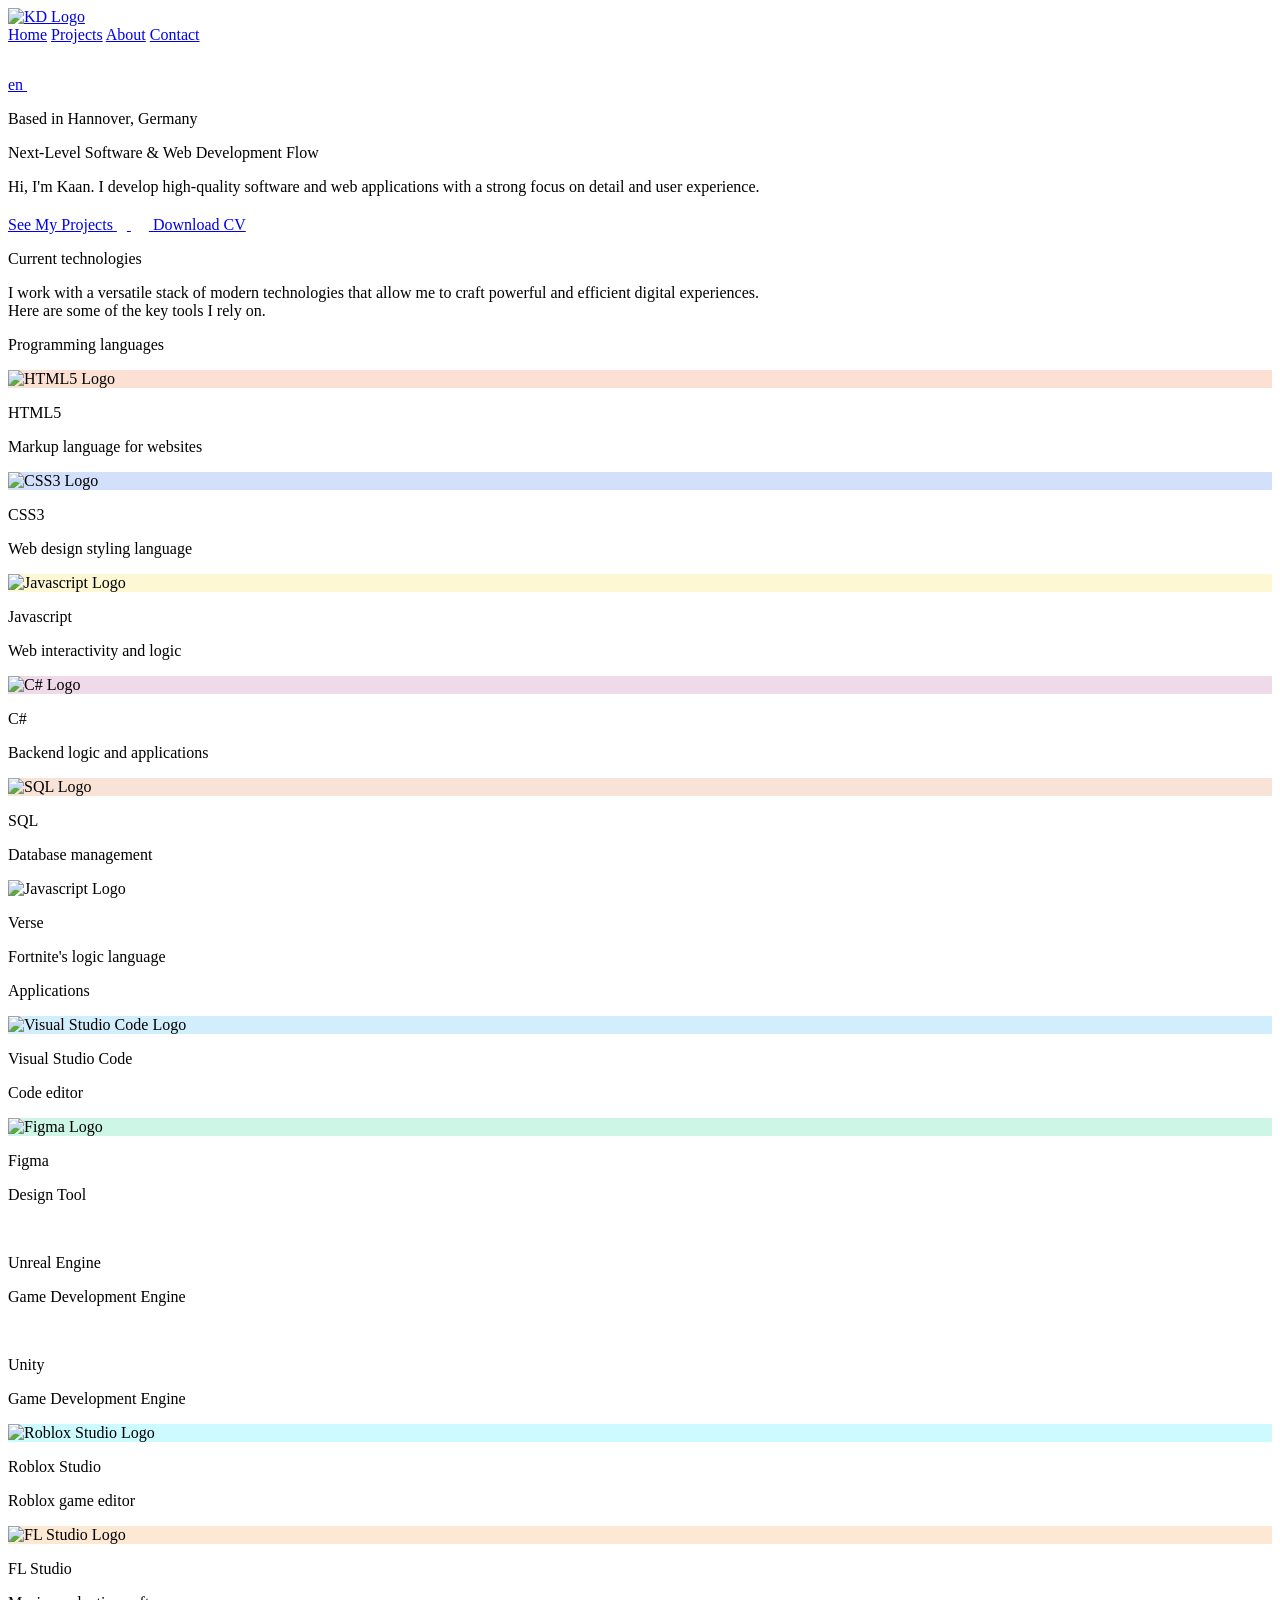
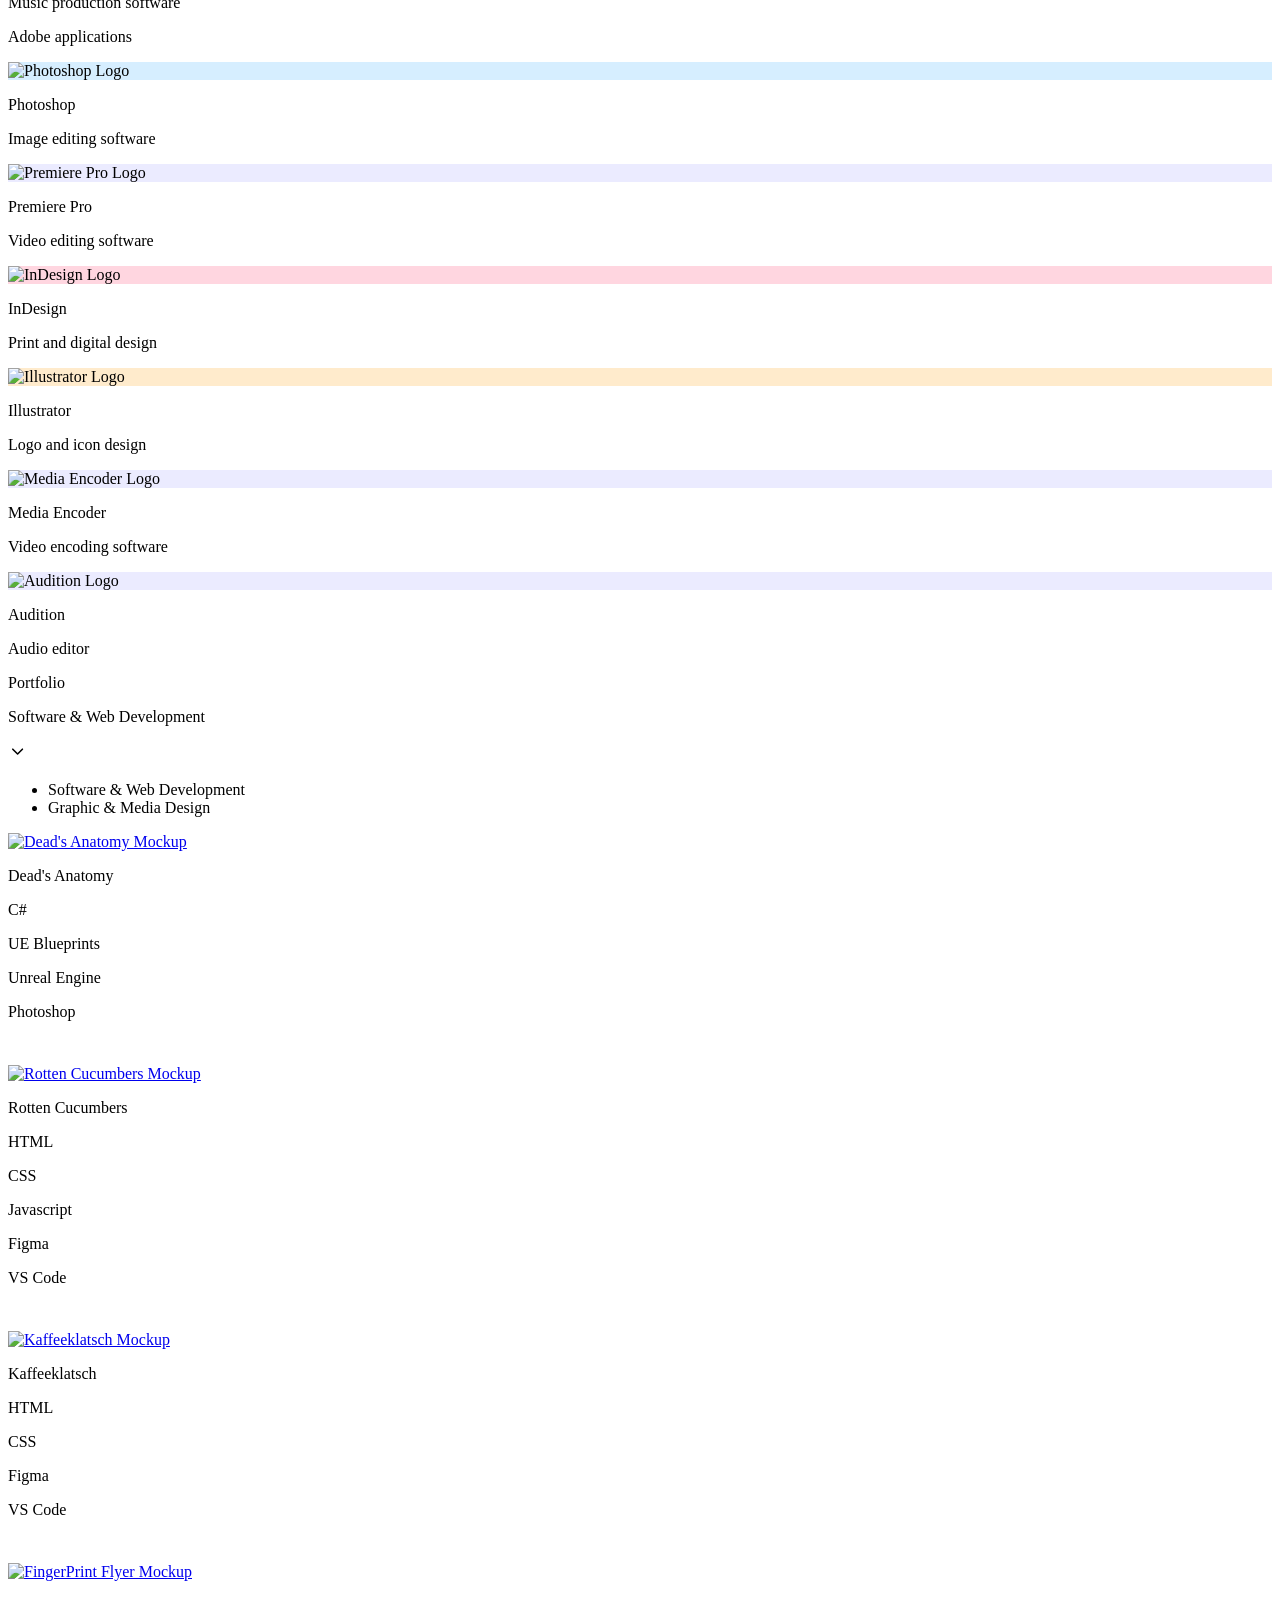
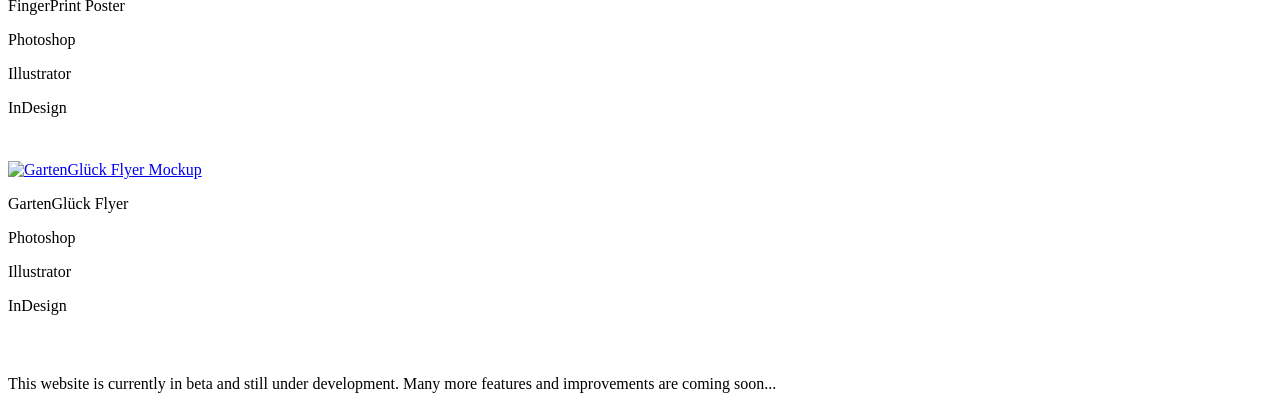
==== index.html @ e30f8c0d "base tag fix" ====
<!DOCTYPE html>
<html lang="de">
<head>
    <meta charset="UTF-8">
    <meta name="viewport" content="width=device-width, initial-scale=1.0">
    <title>Kaan Demis Portfolio</title>
    <link rel="icon" type="image/x-icon" href="Images/Favicon.png">
    <base href="/portfolio-website/">
    <link rel="stylesheet" href="style.css">

    <link rel="preconnect" href="https://fonts.googleapis.com">
    <link rel="preconnect" href="https://fonts.gstatic.com" crossorigin>
    <link href="https://fonts.googleapis.com/css2?family=Raleway:ital,wght@0,100..900;1,100..900&family=Winky+Rough:ital,wght@0,300..900;1,300..900&display=swap" rel="stylesheet">

    <link rel="stylesheet" href="https://cdn.jsdelivr.net/gh/lipis/flag-icons@7.3.2/css/flag-icons.min.css" />
</head>
<body>

    <header>
        <nav>
            <section class="left-nav">
                <a href="#C1">
                    <img class="logo" src="Images/3DLogo.gif" alt="KD Logo">
                </a>
            </section>
            <section class="mid-nav btn" id="navbar">
                <a href="#C1">Home</a>
                <a href="#C2">Projects</a>
                <a href="#C3">About</a>
                <a href="#C4">Contact</a>
            </section>
            <section class="right-nav btn">
                <a href="#">
                    <span class="fi fi-us"></span>
                    en
                </a>
                <a href="#">
                    <svg class="svg-settings" xmlns="http://www.w3.org/2000/svg" width="46" height="46" viewBox="0 0 46 46" fill="none">
                        <path d="M23 29C26.3137 29 29 26.3137 29 23C29 19.6863 26.3137 17 23 17C19.6863 17 17 19.6863 17 23C17 26.3137 19.6863 29 23 29Z" stroke-width="1.5" stroke-linecap="round" stroke-linejoin="round"/>
                        <path d="M37.8 29C37.5338 29.6032 37.4544 30.2724 37.572 30.9212C37.6896 31.57 37.9989 32.1686 38.46 32.64L38.58 32.76C38.9519 33.1315 39.2469 33.5726 39.4482 34.0582C39.6495 34.5438 39.7531 35.0643 39.7531 35.59C39.7531 36.1157 39.6495 36.6362 39.4482 37.1218C39.2469 37.6074 38.9519 38.0485 38.58 38.42C38.2085 38.7919 37.7674 39.0869 37.2818 39.2882C36.7962 39.4895 36.2757 39.5931 35.75 39.5931C35.2243 39.5931 34.7038 39.4895 34.2182 39.2882C33.7326 39.0869 33.2915 38.7919 32.92 38.42L32.8 38.3C32.3286 37.8389 31.73 37.5296 31.0812 37.412C30.4324 37.2944 29.7632 37.3738 29.16 37.64C28.5685 37.8935 28.064 38.3145 27.7086 38.8511C27.3533 39.3877 27.1626 40.0164 27.16 40.66V41C27.16 42.0609 26.7386 43.0783 25.9884 43.8284C25.2383 44.5786 24.2209 45 23.16 45C22.0991 45 21.0817 44.5786 20.3316 43.8284C19.5814 43.0783 19.16 42.0609 19.16 41V40.82C19.1445 40.158 18.9302 39.516 18.545 38.9774C18.1598 38.4388 17.6215 38.0286 17 37.8C16.3968 37.5338 15.7276 37.4544 15.0788 37.572C14.43 37.6896 13.8314 37.9989 13.36 38.46L13.24 38.58C12.8685 38.9519 12.4274 39.2469 11.9418 39.4482C11.4562 39.6495 10.9357 39.7531 10.41 39.7531C9.88434 39.7531 9.36383 39.6495 8.87824 39.4482C8.39265 39.2469 7.95149 38.9519 7.58 38.58C7.20809 38.2085 6.91306 37.7674 6.71176 37.2818C6.51046 36.7962 6.40685 36.2757 6.40685 35.75C6.40685 35.2243 6.51046 34.7038 6.71176 34.2182C6.91306 33.7326 7.20809 33.2915 7.58 32.92L7.7 32.8C8.16107 32.3286 8.47037 31.73 8.58801 31.0812C8.70565 30.4324 8.62623 29.7632 8.36 29.16C8.10647 28.5685 7.68551 28.064 7.14893 27.7086C6.61235 27.3533 5.98357 27.1626 5.34 27.16H5C3.93913 27.16 2.92172 26.7386 2.17157 25.9884C1.42143 25.2383 1 24.2209 1 23.16C1 22.0991 1.42143 21.0817 2.17157 20.3316C2.92172 19.5814 3.93913 19.16 5 19.16H5.18C5.84199 19.1445 6.48401 18.9302 7.0226 18.545C7.56119 18.1598 7.97143 17.6215 8.2 17C8.46623 16.3968 8.54565 15.7276 8.42801 15.0788C8.31037 14.43 8.00107 13.8314 7.54 13.36L7.42 13.24C7.04809 12.8685 6.75306 12.4274 6.55176 11.9418C6.35046 11.4562 6.24685 10.9357 6.24685 10.41C6.24685 9.88434 6.35046 9.36383 6.55176 8.87824C6.75306 8.39265 7.04809 7.95149 7.42 7.58C7.79149 7.20809 8.23265 6.91306 8.71824 6.71176C9.20383 6.51046 9.72434 6.40685 10.25 6.40685C10.7757 6.40685 11.2962 6.51046 11.7818 6.71176C12.2674 6.91306 12.7085 7.20809 13.08 7.58L13.2 7.7C13.6714 8.16107 14.27 8.47037 14.9188 8.58801C15.5676 8.70565 16.2368 8.62623 16.84 8.36H17C17.5915 8.10647 18.096 7.68551 18.4514 7.14893C18.8067 6.61235 18.9974 5.98357 19 5.34V5C19 3.93913 19.4214 2.92172 20.1716 2.17157C20.9217 1.42143 21.9391 1 23 1C24.0609 1 25.0783 1.42143 25.8284 2.17157C26.5786 2.92172 27 3.93913 27 5V5.18C27.0026 5.82357 27.1933 6.45235 27.5486 6.98893C27.904 7.52551 28.4085 7.94647 29 8.2C29.6032 8.46623 30.2724 8.54565 30.9212 8.42801C31.57 8.31037 32.1686 8.00107 32.64 7.54L32.76 7.42C33.1315 7.04809 33.5726 6.75306 34.0582 6.55176C34.5438 6.35046 35.0643 6.24685 35.59 6.24685C36.1157 6.24685 36.6362 6.35046 37.1218 6.55176C37.6074 6.75306 38.0485 7.04809 38.42 7.42C38.7919 7.79149 39.0869 8.23265 39.2882 8.71824C39.4895 9.20383 39.5931 9.72434 39.5931 10.25C39.5931 10.7757 39.4895 11.2962 39.2882 11.7818C39.0869 12.2674 38.7919 12.7085 38.42 13.08L38.3 13.2C37.8389 13.6714 37.5296 14.27 37.412 14.9188C37.2944 15.5676 37.3738 16.2368 37.64 16.84V17C37.8935 17.5915 38.3145 18.096 38.8511 18.4514C39.3877 18.8067 40.0164 18.9974 40.66 19H41C42.0609 19 43.0783 19.4214 43.8284 20.1716C44.5786 20.9217 45 21.9391 45 23C45 24.0609 44.5786 25.0783 43.8284 25.8284C43.0783 26.5786 42.0609 27 41 27H40.82C40.1764 27.0026 39.5477 27.1933 39.0111 27.5486C38.4745 27.904 38.0535 28.4085 37.8 29Z" stroke-width="1.5" stroke-linecap="round" stroke-linejoin="round"/>
                    </svg>
                </a>
            </section>
        </nav>
    </header>

    <main>
        <div class="grid-container">
            <div class="grid-base"></div>
            <div class="grid-hover" id="gridHover"></div>
        </div>
        
        <section class="hero-section" id="C1">
            <p class="based-text">Based in Hannover, Germany</p>
            <p class="big-header">Next-Level <span>Software & Web Development</span> Flow</p>
            <p class="about-me-text">Hi, I'm Kaan. I develop high-quality software and web applications with a strong focus on detail and user experience.</p>
            <div class="hero-btns">
                <a class="btn solo-btn" href="#C2">
                    See My Projects
                    <svg class="svg-arrow" xmlns="http://www.w3.org/2000/svg" width="10" height="16" viewBox="0 0 10 16" fill="none">
                    <path d="M10 8L1.89189 16L-8.15946e-08 14.1333L6.21622 8L-6.17788e-07 1.86667L1.89189 -8.26972e-08L10 8Z"/>
                    </svg>
                </a>
                <a class="cv-container" href="Downloads/Website_Lebenslauf.pdf" download="Kaan-Demis_CV.pdf">
                    <svg class="svg-download" xmlns="http://www.w3.org/2000/svg" width="18" height="18" viewBox="0 0 18 18" fill="none">
                    <path d="M17 11.6667V15.2222C17 15.6937 16.8127 16.1459 16.4793 16.4793C16.1459 16.8127 15.6937 17 15.2222 17H2.77778C2.30628 17 1.8541 16.8127 1.5207 16.4793C1.1873 16.1459 1 15.6937 1 15.2222V11.6667M4.55556 7.22222L9 11.6667M9 11.6667L13.4444 7.22222M9 11.6667V1" stroke-width="1.5" stroke-linecap="round" stroke-linejoin="round"/>
                    </svg>
                    Download CV
                </a>
            </div>
        </section>

        <section class="current-technologies" id="C3">
            <p class="header-text">Current technologies</p>
            <p class="description-text">I work with a versatile stack of modern technologies that allow me to craft powerful and efficient digital experiences.<br>Here are some of the key tools I rely on.</p>
            <div class="tech-section">
                <p class="sub-header-text">Programming languages</p>
                <div class="all-tech-container no-select">
                    <div class="tech-container">
                        <div class="logo-container" style="background-color: hsla(18, 88%, 55%, 0.2);">
                            <img src="Images/Logos/HTML5_Logo.png" alt="HTML5 Logo">
                        </div>
                        <div class="tool-container">
                            <p class="tool-name">HTML5</p>
                            <p class="tool-description">Markup language for websites</p>
                        </div>
                    </div>
                    <div class="tech-container">
                        <div class="logo-container" style="background-color: hsla(222, 88%, 55%, 0.2);">
                            <img src="Images/Logos/CSS3_Logo.png" alt="CSS3 Logo">
                        </div>
                        <div class="tool-container">
                            <p class="tool-name">CSS3</p>
                            <p class="tool-description">Web design styling language</p>
                        </div>
                    </div>
                    <div class="tech-container">
                        <div class="logo-container" style="background-color: hsla(50, 96%, 56%, 0.2);">
                            <img src="Images/Logos/Javascript_Logo.png" alt="Javascript Logo">
                        </div>
                        <div class="tool-container">
                            <p class="tool-name">Javascript</p>
                            <p class="tool-description">Web interactivity and logic</p>
                        </div>
                    </div>
                    <div class="tech-container">
                        <div class="logo-container" style="background-color: hsla(315.3, 42.7%, 48.6%, 0.2);">
                            <img src="Images/Logos/c-sharp.png" alt="C# Logo">
                        </div>
                        <div class="tool-container">
                            <p class="tool-name">C#</p>
                            <p class="tool-description">Backend logic and applications</p>
                        </div>
                    </div>
                    <div class="tech-container">
                        <div class="logo-container" style="background-color: hsla(23.6, 69.4%, 52.5%, 0.2);">
                            <img src="Images/Logos/Sql_data_base_with_logo.png" alt="SQL Logo">
                        </div>
                        <div class="tool-container">
                            <p class="tool-name">SQL</p>
                            <p class="tool-description">Database management</p>
                        </div>
                    </div>
                    <div class="tech-container">
                        <div class="logo-container" style="background-color: hsla(0, 0%, 100%, 0.1);">
                            <img src="Images/Logos/Verse_Logo.png" alt="Javascript Logo">
                        </div>
                        <div class="tool-container">
                            <p class="tool-name">Verse</p>
                            <p class="tool-description">Fortnite's logic language</p>
                        </div>
                    </div>
                </div>
            </div>
            <div class="tech-section">
                <p class="sub-header-text">Applications</p>
                <div class="all-tech-container no-select">
                    <div class="tech-container">
                        <div class="logo-container" style="background-color: hsla(201, 89%, 54%, 0.2);">
                            <img src="Images/Logos/Visual_Studio_Code_Logo.png" alt="Visual Studio Code Logo">
                        </div>
                        <div class="tool-container">
                            <p class="tool-name">Visual Studio Code</p>
                            <p class="tool-description">Code editor</p>
                        </div>
                    </div>
                    <div class="tech-container">
                        <div class="logo-container" style="background-color: hsla(157, 91%, 43%, 0.2);">
                            <img src="Images/Logos/Figma-logo.svg" alt="Figma Logo">
                        </div>
                        <div class="tool-container">
                            <p class="tool-name">Figma</p>
                            <p class="tool-description">Design Tool</p>
                        </div>
                    </div>
                    <div class="tech-container">
                        <div class="logo-container" style="background-color: hsla(0, 0%, 100%, 0.1);">
                            <img src="Images/Logos/321-3211558_unreal-logo-png-for-kids-unreal-engine-icon.png" alt="Unreal Engine Logo" style="filter: brightness(0) invert(1);">
                        </div>
                        <div class="tool-container">
                            <p class="tool-name">Unreal Engine</p>
                            <p class="tool-description">Game Development Engine</p>
                        </div>
                    </div>
                    <div class="tech-container">
                        <div class="logo-container" style="background-color: hsla(0, 0%, 100%, 0.1);">
                            <img src="Images/Logos/unity-69-logo-png-transparent.png" alt="Unity Logo" style="filter: brightness(0) invert(1);">
                        </div>
                        <div class="tool-container">
                            <p class="tool-name">Unity</p>
                            <p class="tool-description">Game Development Engine</p>
                        </div>
                    </div>
                    <div class="tech-container">
                        <div class="logo-container" style="background-color: hsla(186, 100%, 50%, 0.2);">
                            <img src="Images/Logos/Roblox_Studio_Logo.png" alt="Roblox Studio Logo">
                        </div>
                        <div class="tool-container">
                            <p class="tool-name">Roblox Studio</p>
                            <p class="tool-description">Roblox game editor</p>
                        </div>
                    </div>
                    <div class="tech-container">
                        <div class="logo-container" style="background-color: hsla(29, 90%, 56%, 0.2)">
                            <img src="Images/Logos/Fl_Studio_Logo.png" alt="FL Studio Logo">
                        </div>
                        <div class="tool-container">
                            <p class="tool-name">FL Studio</p>
                            <p class="tool-description">Music production software</p>
                        </div>
                    </div>
                </div>
            </div>
            <div class="tech-section">
                <p class="sub-header-text">Adobe applications</p>
                <div class="all-tech-container no-select">
                    <div class="tech-container">
                        <div class="logo-container" style="background-color: hsla(205, 100%, 60%, 0.2);">
                            <img src="Images/Logos/Photoshop_Logo.png" alt="Photoshop Logo">
                        </div>
                        <div class="tool-container">
                            <p class="tool-name">Photoshop</p>
                            <p class="tool-description">Image editing software</p>
                        </div>
                    </div>
                    <div class="tech-container">
                        <div class="logo-container" style="background-color: hsla(240, 100%, 80%, 0.2);">
                            <img src="Images/Logos/PremierePro_Logo.png" alt="Premiere Pro Logo">
                        </div>
                        <div class="tool-container">
                            <p class="tool-name">Premiere Pro</p>
                            <p class="tool-description">Video editing software</p>
                        </div>
                    </div>
                    <div class="tech-container">
                        <div class="logo-container" style="background-color: hsla(345, 100%, 60%, 0.2);">
                            <img src="Images/Logos/InDesign_Logo.png" alt="InDesign Logo">
                        </div>
                        <div class="tool-container">
                            <p class="tool-name">InDesign</p>
                            <p class="tool-description">Print and digital design</p>
                        </div>
                    </div>
                    <div class="tech-container">
                        <div class="logo-container" style="background-color: hsla(36, 100%, 50%, 0.2);">
                            <img src="Images/Logos/Illustrator_Logo.png" alt="Illustrator Logo">
                        </div>
                        <div class="tool-container">
                            <p class="tool-name">Illustrator</p>
                            <p class="tool-description">Logo and icon design</p>
                        </div>
                    </div>
                    <div class="tech-container">
                        <div class="logo-container" style="background-color: hsla(240, 100%, 80%, 0.2);">
                            <img src="Images/Logos/Media_Encoder_Logo.png" alt="Media Encoder Logo">
                        </div>
                        <div class="tool-container">
                            <p class="tool-name">Media Encoder</p>
                            <p class="tool-description">Video encoding software</p>
                        </div>
                    </div>
                    <div class="tech-container">
                        <div class="logo-container" style="background-color: hsla(240, 100%, 80%, 0.2);">
                            <img src="Images/Logos/Audition_Logo.png#" alt="Audition Logo">
                        </div>
                        <div class="tool-container">
                            <p class="tool-name">Audition</p>
                            <p class="tool-description">Audio editor</p>
                        </div>
                    </div>
                </div>
            </div>
        </section>

        <section class="portfolio" id="C2">
            <div class="header-container">
                <p class="header-text">Portfolio</p>
                <div class="select-menu no-select">
                    <div class="select-btn">
                        <p>Software & Web Development</p>
                        <svg width="1.2rem" height="1.2rem" viewBox="0 0 24 24" fill="none" xmlns="http://www.w3.org/2000/svg">
                            <path d="M6 9L12 15L18 9" stroke="currentColor" stroke-width="2" stroke-linecap="round" stroke-linejoin="round"/>
                        </svg>
                    </div>

                    <ul class="options">
                        <li class="active-option">Software & Web Development</li>
                        <li>Graphic & Media Design</li>
                    </ul>
                </div>
            </div>
            <div class="mockup-section active-section display-grid">
                <div class="mockup-container">
                    <a href="Work/Deads-Anatomy.html" class="image-wrapper">
                        <img src="Images/Mockups/Mockup_DeadsAnatomy.png" alt="Dead's Anatomy Mockup">
                    </a>
                    <p class="sub-header-text portfolio-title">Dead's Anatomy</p>
                    <div class="tag-container no-select">
                        <p>C#</p>
                        <p>UE Blueprints</p>
                        <p>Unreal Engine</p>
                        <p>Photoshop</p>
                    </div>
                    <a class="continue-btn" href="Work/Deads-Anatomy.html">
                        <svg
                            width="24"
                            height="24"
                            viewBox="0 0 24 24"
                            fill="none"
                            xmlns="http://www.w3.org/2000/svg"
                        >
                            <path
                                d="M10.5253 5.49475L10.5206 7.49475L15.0782 7.50541L5.47473 17.0896L6.88752 18.5052L16.5173 8.89479L16.5065 13.5088L18.5065 13.5134L18.5253 5.51345L10.5253 5.49475Z"
                            />
                        </svg>
                    </a>
                </div>
                <div class="mockup-container">
                    <a href="/Work/Rotten-Cucumbers.html" class="image-wrapper">
                        <img src="Images/Mockups/Mockup_RottenCucumbers.png" alt="Rotten Cucumbers Mockup">
                    </a>
                    <p class="sub-header-text portfolio-title">Rotten Cucumbers</p>
                    <div class="tag-container no-select">
                        <p>HTML</p>
                        <p>CSS</p>
                        <p>Javascript</p>
                        <p>Figma</p>
                        <p>VS Code</p>
                    </div>
                    <a class="continue-btn" href="/Work/Rotten-Cucumbers.html">
                        <svg
                            width="24"
                            height="24"
                            viewBox="0 0 24 24"
                            fill="none"
                            xmlns="http://www.w3.org/2000/svg"
                        >
                            <path
                                d="M10.5253 5.49475L10.5206 7.49475L15.0782 7.50541L5.47473 17.0896L6.88752 18.5052L16.5173 8.89479L16.5065 13.5088L18.5065 13.5134L18.5253 5.51345L10.5253 5.49475Z"
                            />
                        </svg>
                    </a>
                </div>
                <div class="mockup-container">
                    <a href="/Work/Kaffeeklatsch.html" class="image-wrapper">
                        <img src="Images/Mockups/Mockup_Kaffeeklatsch.png" alt="Kaffeeklatsch Mockup">
                    </a>
                    <p class="sub-header-text portfolio-title">Kaffeeklatsch</p>
                    <div class="tag-container no-select">
                        <p>HTML</p>
                        <p>CSS</p>
                        <p>Figma</p>
                        <p>VS Code</p>
                    </div>
                    <a class="continue-btn" href="/Work/Kaffeeklatsch.html">
                        <svg
                            width="24"
                            height="24"
                            viewBox="0 0 24 24"
                            fill="none"
                            xmlns="http://www.w3.org/2000/svg"
                        >
                            <path
                                d="M10.5253 5.49475L10.5206 7.49475L15.0782 7.50541L5.47473 17.0896L6.88752 18.5052L16.5173 8.89479L16.5065 13.5088L18.5065 13.5134L18.5253 5.51345L10.5253 5.49475Z"
                            />
                        </svg>
                    </a>
                </div>
            </div>
            <div class="mockup-section">
                <div class="mockup-container">
                    <a href="/Work/FingerPrint.html" class="image-wrapper">
                        <img src="Images/Mockups/Mockup_Movie_FLyer.png" alt="FingerPrint Flyer Mockup">
                    </a>
                    <p class="sub-header-text portfolio-title">FingerPrint Poster</p>
                    <div class="tag-container no-select">
                        <p>Photoshop</p>
                        <p>Illustrator</p>
                        <p>InDesign</p>
                    </div>
                    <a class="continue-btn" href="/Work/FingerPrint.html">
                        <svg width="24" height="24" viewBox="0 0 24 24" fill="none" xmlns="http://www.w3.org/2000/svg">
                            <path
                                d="M10.5253 5.49475L10.5206 7.49475L15.0782 7.50541L5.47473 17.0896L6.88752 18.5052L16.5173 8.89479L16.5065 13.5088L18.5065 13.5134L18.5253 5.51345L10.5253 5.49475Z"
                            />
                        </svg>
                    </a>
                </div>
                <div class="mockup-container">
                    <a href="/Work/GartenGlück.html" class="image-wrapper">
                        <img src="Images/Mockups/Mockup_Flyer.png" alt="GartenGlück Flyer Mockup">
                    </a>
                    <p class="sub-header-text portfolio-title">GartenGlück Flyer</p>
                    <div class="tag-container no-select">
                        <p>Photoshop</p>
                        <p>Illustrator</p>
                        <p>InDesign</p>
                    </div>
                    <a class="continue-btn" href="/Work/GartenGlück.html">
                        <svg width="24" height="24" viewBox="0 0 24 24" fill="none" xmlns="http://www.w3.org/2000/svg">
                            <path
                                d="M10.5253 5.49475L10.5206 7.49475L15.0782 7.50541L5.47473 17.0896L6.88752 18.5052L16.5173 8.89479L16.5065 13.5088L18.5065 13.5134L18.5253 5.51345L10.5253 5.49475Z"
                            />
                        </svg>
                    </a>
                </div>
            </div>
            <p class="warning">This website is currently in beta and still under development. Many more features and improvements are coming soon...</p>
        </section>
        
    </main>

    <script src="code.js"></script>

</body>
</html>
---- style.css ----
/* -------------------- Palettes -------------------- */

:root {
    /* ---------- Colors ---------- */
    --bg-color: hsl(0, 0%, 4%);
    --primary-color: 0, 0%, 100%;
    --primary-color-hover: hsl(0, 0%, 83%);
    --primary-color-1: hsl(20, 6%, 90%);
    --primary-color-2: hsl(0, 0%, 55%);
    --secondary-color: hsl(0, 100%, 55%);
    --btn-bg-color: hsl(0, 0%, 10%);
    --btn-bg-color-hover: hsl(0, 0%, 15%);
    --btn-border-color: hsl(0, 0%, 30%);
    --tag-hover-color: hsl(0, 0%, 25.1%);

    /* ---------- Values ---------- */
}

/* -------------------- General -------------------- */

html {
    scroll-behavior: smooth;
    scrollbar-color: var(--primary-color-2) var(--bg-color);
}

body {
    background-color: var(--bg-color);
    margin: 0;
    padding: 0;
    font-family: Raleway;
}

a {
    text-decoration: none;
    color: hsl(var(--primary-color));
    transition: all 0.3s;
    &:hover {
        color: var(--primary-color-hover);
    }
}

img {
    -webkit-user-drag: none;
    user-select: none;
    pointer-events: auto;
}

.no-select {
    user-select: none;
    -webkit-user-select: none;
    -ms-user-select: none;
    -webkit-user-drag: none;
    pointer-events: auto;
}

::-moz-selection {
  color: var(--bg-color);
  background: hsl(var(--primary-color));
}

::selection {
  color: var(--bg-color);
  background: hsl(var(--primary-color));
}

main {
    z-index: 0;
}

/* -------------------- Navbar -------------------- */

header {
    position: relative;
    z-index: 99;
}

.left-nav {
    position: fixed;
    top: 0;
    margin-top: 1.8rem;
    margin-left: 2.5rem;
}

.logo {
    height: 5rem;
}

.mid-nav {
    position: fixed;
    top: 0;
    left: 50%;
    transform: translateX(-50%);
    width: fit-content;
    margin-top: 2.5rem;
}

.right-nav {
    position: fixed;
    align-content: center;
    top: 0;
    right: 0;
    width: fit-content;
    margin-top: 2.5rem;
    margin-right: 2.5rem;
}

.svg-settings {
    display: block;
    width: 1.5rem;
    height: 1.5rem;
    stroke: hsl(var(--primary-color));
    transition: all 0.3s;
    &:hover {
        stroke: var(--primary-color-hover);
    }
}

.fi {
    border-radius: 3px;
}

#navbar {
    transition: all 0.3s;
}

/* -------------------- Buttons -------------------- */

.btn {
    display: flex;
    gap: 1.25rem;
    padding: 1rem 2rem 1rem 2rem;
    background-color: var(--btn-bg-color);
    border-radius: 8px;
    border: 1px solid var(--btn-border-color);
    font-size: 1rem;
    font-weight: 500;
    line-height: 24px;
}

.solo-btn {
    padding: 0.75rem 1.5rem 0.75rem 1.5rem;
    &:hover {
        color: hsl(var(--primary-color));
    }
}

/* -------------------- Background Grid -------------------- */

/* .grid-container:before {
    content: "";
    position: absolute;
    width: 100%;
    height: 100%;
    background-image: url(Images/Vignette.png);
    object-fit: fill;
    z-index: -1;
} */

.grid-base {
    position: absolute;
    top: 0;
    left: 0;
    right: 0;
    bottom: 0;
    z-index: -3;
    background-image:
        linear-gradient(hsla(0, 0%, 7.5%, 1) 1px, transparent 1px),
        linear-gradient(90deg, hsla(0, 0%, 7.5%, 1) 1px, transparent 1px);
    background-size: 30px 30px;
    background-position: 0 0;
}

.grid-hover {
    position: absolute;
    top: 0;
    left: 0;
    right: 0;
    bottom: 0;
    z-index: -2;
    background-image:
        linear-gradient(var(--secondary-color) 1px, transparent 1px),
        linear-gradient(90deg, var(--secondary-color) 1px, transparent 1px);
    background-size: 30px 30px;
    --mouse-x: 0px;
    --mouse-y: 0px;
    mask-image: radial-gradient(circle 100px at var(--mouse-x) var(--mouse-y), white 0%, transparent 100%);
    mask-repeat: no-repeat;
}

/* -------------------- Hero Section -------------------- */

.hero-section {
    display: flex;
    flex-direction: column;
    align-items: center;
    justify-content: center;
    margin: 0 auto;
    width: 1280px;
    min-height: 100vh;
}

.based-text {
    margin: 0;
    color: var(--primary-color-1);
    text-transform: uppercase;
    font-size: 0.84rem;
    letter-spacing: 2px;
    font-weight: 700;
}

.big-header {
    margin: 0;
    margin-top: 0.75rem;
    color: hsl(var(--primary-color));
    font-size: 4.5rem;
    font-weight: 700;
    text-align: center;
}

.big-header span {
    color: var(--secondary-color);
}

.about-me-text {
    margin: 0;
    margin-top: 0.5rem;
    color: var(--primary-color-2);
    font-size: 1rem;
    font-weight: 400;
}

.hero-btns {
    display: flex;
    gap: 2rem;
    margin-top: 2rem;
}

.solo-btn {
    align-items: center;
    &:hover {
        filter: none;
        background-color: var(--btn-bg-color-hover);
    }
}

.solo-btn svg {
    height: 20px;
}

.svg-arrow {
    fill: hsl(var(--primary-color));
}

.cv-container svg {
    width: 20px;
    height: 20px;
}

.cv-container {
    display: flex;
    align-items: center;
    gap: 1rem;
}

.svg-download {
    stroke: var(--secondary-color);
}

/* -------------------- Current Technologies -------------------- */

.current-technologies {
    margin: 0 auto;
    padding: 6rem 0 6rem 0;
    width: 1280px;
}

.header-text {
    margin: 0;
    color: var(--primary-color-1);
    font-size: 3rem;
    font-weight: 700;
    line-height: 3rem;
}

.description-text {
    margin: 0;
    margin-top: 1rem;
    color: hsla(var(--primary-color), 0.6);
    font-size: 0.84rem;
    line-height: 1.2rem;
}

.tech-section {
    margin-top: 2rem;
}

.sub-header-text {
    margin: 0;
    color: var(--primary-color-1);
    font-size: 1.5rem;
    font-weight: 600;
    line-height: 3rem;
}

.all-tech-container {
    margin-top: 0.5rem;
    display: grid;
    grid-template-columns: repeat(4, 1fr);
    gap: 1rem;
}

.tech-container {
    display: flex;
    gap: 1.25rem;
    padding: 10px;
    height: 3.5rem;
    background-color: var(--btn-bg-color);
    border-radius: 12px;
    border: 1px solid transparent;
    transition: all 0.3s;

    &:hover {
        background-color: var(--btn-bg-color-hover);
        border: 1px solid var(--btn-border-color);
    }

    &:hover img {
        width: 65%;
        height: 65%;
    }

    &:hover .tool-name {
        transform: translateX(5px);
    }
}

.logo-container {
    display: flex;
    justify-content: center;
    align-items: center;
    width: 3.5rem;
    height: 100%;
    background-color: red;
    border-radius: 8px;
}

.logo-container img {
    width: 55%;
    height: 55%;
    object-fit: contain;
    transition: all 0.3s;
    transform: translateZ(0); /* Force GPU Rendering */
    backface-visibility: hidden; /* ^ */
}

.tool-name,
.tool-description {
    margin: 0;
    color: var(--primary-color-1);
    font-size: 1.125rem;
    font-weight: 500;
    line-height: 1.75rem;

    transition: all 0.3s;
}

.tool-description {
    font-size: 0.875rem;
    line-height: 1.25rem;
    font-weight: 500;
    color: hsla(var(--primary-color), 0.6);
}

.tool-container {
    transition: all 0.3s;
}

/* -------------------- Portfolio -------------------- */

.portfolio {
    margin: 0 auto;
    padding: 6rem 0 6rem 0;
    width: 1280px;
}

.header-container {
    display: flex;
    align-items: flex-end;
    gap: 1rem;
}

.mockup-section {
    display: none;
    opacity: 0;
    transform: translateY(20px);
    grid-template-columns: repeat(2, 1fr);
    margin-top: 2rem;
    gap: 1rem;
    transition: all 0.3s;
    transition-behavior: allow-discrete;
}

.mockup-container {
    position: relative;
    display: flex;
    flex-direction: column;
    padding: 32px;
    background-color: var(--btn-bg-color);
    border-radius: 12px;
    border: 1px solid transparent;
    transition: all 0.3s;

    /* &:hover {
        background-color: var(--btn-bg-color-hover);
        border: 1px solid var(--btn-border-color);
    } */
}

.image-wrapper {
    display: flex;
    justify-content: center;
    align-items: center;
    width: 100%;
    height: 426px;
    border-radius: 12px;
    overflow: hidden;
}

.image-wrapper img {
    width: 120%;
    height: 120%;
    object-fit: cover;
    transition: all 0.3s;
    transform: translateZ(0); /* Force GPU Rendering */
    backface-visibility: hidden; /* ^ */
    transition: all 0.7s;

    &:hover {
        width: 135%;
        height: 135%;
    }
}

.portfolio-title {
    margin: 2rem 0 1rem 0;
    font-size: 1.875rem;
    line-height: 120%;
}

.card-footer-container {
    display: flex;
    justify-content: space-between;
    align-items: flex-end;
    width: 100%;
}

.tag-container {
    display: flex;
    flex-wrap: wrap;
    width: 384px;
    gap: 10px;
}

.tag-container p {
    display: inline-block;
    background-color: var(--btn-bg-color-hover);
    color: hsla(var(--primary-color), 0.6);
    margin: 0;
    padding: 0.5rem 1rem 0.5rem 1rem;
    border-radius: 8px;
    font-size: 0.75rem;
    font-weight: 500;
    border: 1px solid var(--tag-hover-color);
    transition: all 0.3s;

    &:hover {
        background-color: var(--tag-hover-color);
        color: hsl(var(--primary-color));
    }
}

.continue-btn {
    position: absolute;
    right: 32px;
    bottom: 32px;
    width: 2rem;
    height: 2rem;
    padding: 12px;
    background-color: var(--secondary-color);
    border-radius: 8px;

    &:hover {
        filter: brightness(0.8);
    }
}

.continue-btn svg {
    width: 100%;
    height: 100%;
}

.continue-btn path {
    fill: var(--bg-color);
}

/* ---------- Select Menu ---------- */

.select-menu {
    position: relative;
    width: 285px;
    color: hsl(var(--primary-color));
}

.select-menu.active .options{
    opacity: 1;
    visibility: visible;
    pointer-events: auto;
    top: 20px;

    border-radius: 0 0 8px 8px;
}

.select-menu.active .select-btn {
    border-radius: 8px 8px 0 0;
}

.select-menu.active .select-btn svg {
    transform: rotate(180deg);
}

.select-btn {
    display: flex;
    justify-content: space-between;
    background-color: var(--btn-bg-color);
    padding: 8px 16px 8px 16px;
    border: 1px solid var(--btn-bg-color-hover);
    border-radius: 8px;
    cursor: pointer;
    transition: all 0.3s;

    &:hover {
        background-color: var(--btn-border-color);
    }
}

.select-btn svg {
    transition: all 0.3s;
}

.select-btn p {
    margin: 0;
}

.options {
    position: absolute;
    top: 30px;
    opacity: 0;
    visibility: hidden;
    pointer-events: none;
    width: 267px;
    padding: 8px;
    background-color: var(--btn-bg-color);
    border: 1px solid var(--btn-bg-color-hover);
    border-radius: 8px;
    list-style: none;
    z-index: 2;
    transition: all 0.3s;
    box-shadow: 0 10px 20px 1px var(--bg-color);
}

.options li {
    padding: 8px;
    border-radius: 8px;
    transition: all 0.3s;
    cursor: pointer;
    color: hsla(var(--primary-color), 0.85);

    &:hover {
        background-color: var(--btn-border-color);
        color: hsla(var(--primary-color), 1);
    }
}

.options li.active-option {
    background-color: var(--secondary-color);
    color: hsla(var(--primary-color), 1);

    &:hover {
        filter: brightness(0.8);
    }
}

/* ---------- Portfolio Container remove / add ---------- */

.mockup-section.active-section {
    transform: translateY(0);
    opacity: 1;
}

.display-grid {
    display: grid;
}

.warning {
    color: var(--secondary-color);
}

/* -------------------- My Work -------------------- */

.hero-section.work {
    margin-top: 130px;
    min-height: 100%;
}

.big-header.work-big {
    font-weight: 1000;
    line-height: 100%;
}

.big-header.work-small {
    margin: 10px 0 0 0;
    font-weight: 350;
    text-transform: uppercase;
    line-height: 100%;
}

.arrow-down {
    margin: 6rem 0 6rem 0;
    transition: all 0.5s;

    &:hover {
        transform: translateY(10px);
    }
}

.hero-section.work img {
    width: 100%;
    height: 960px;
    border-radius: 8px;
}

.overview-section {
    display: grid;
    grid-template-columns: repeat(2, 1fr);
    gap: 20px;
    margin: 2rem auto 8rem auto;
    width: 1280px;
}

.left-container h2 {
    margin: 0 0 20px 0;
    font-size: 3rem;
    font-weight: 400;
    line-height: 100%;
    color: hsl(var(--primary-color));
}

.right-container {
    color: hsl(var(--primary-color));
    line-height: 1.5rem;
    font-weight: 300;
}

.btn-container {
    display: flex;
    gap: 16px;
    margin-top: 40px;
}

.btn-container .btn {
    padding: 0 24px 0 24px;
    height: 2.875rem;
    gap: 10px;
}

.btn-container svg {
    height: 1.85rem;
    width: 1.85rem;
}

.btn-container svg path {
    height: 24px;
}
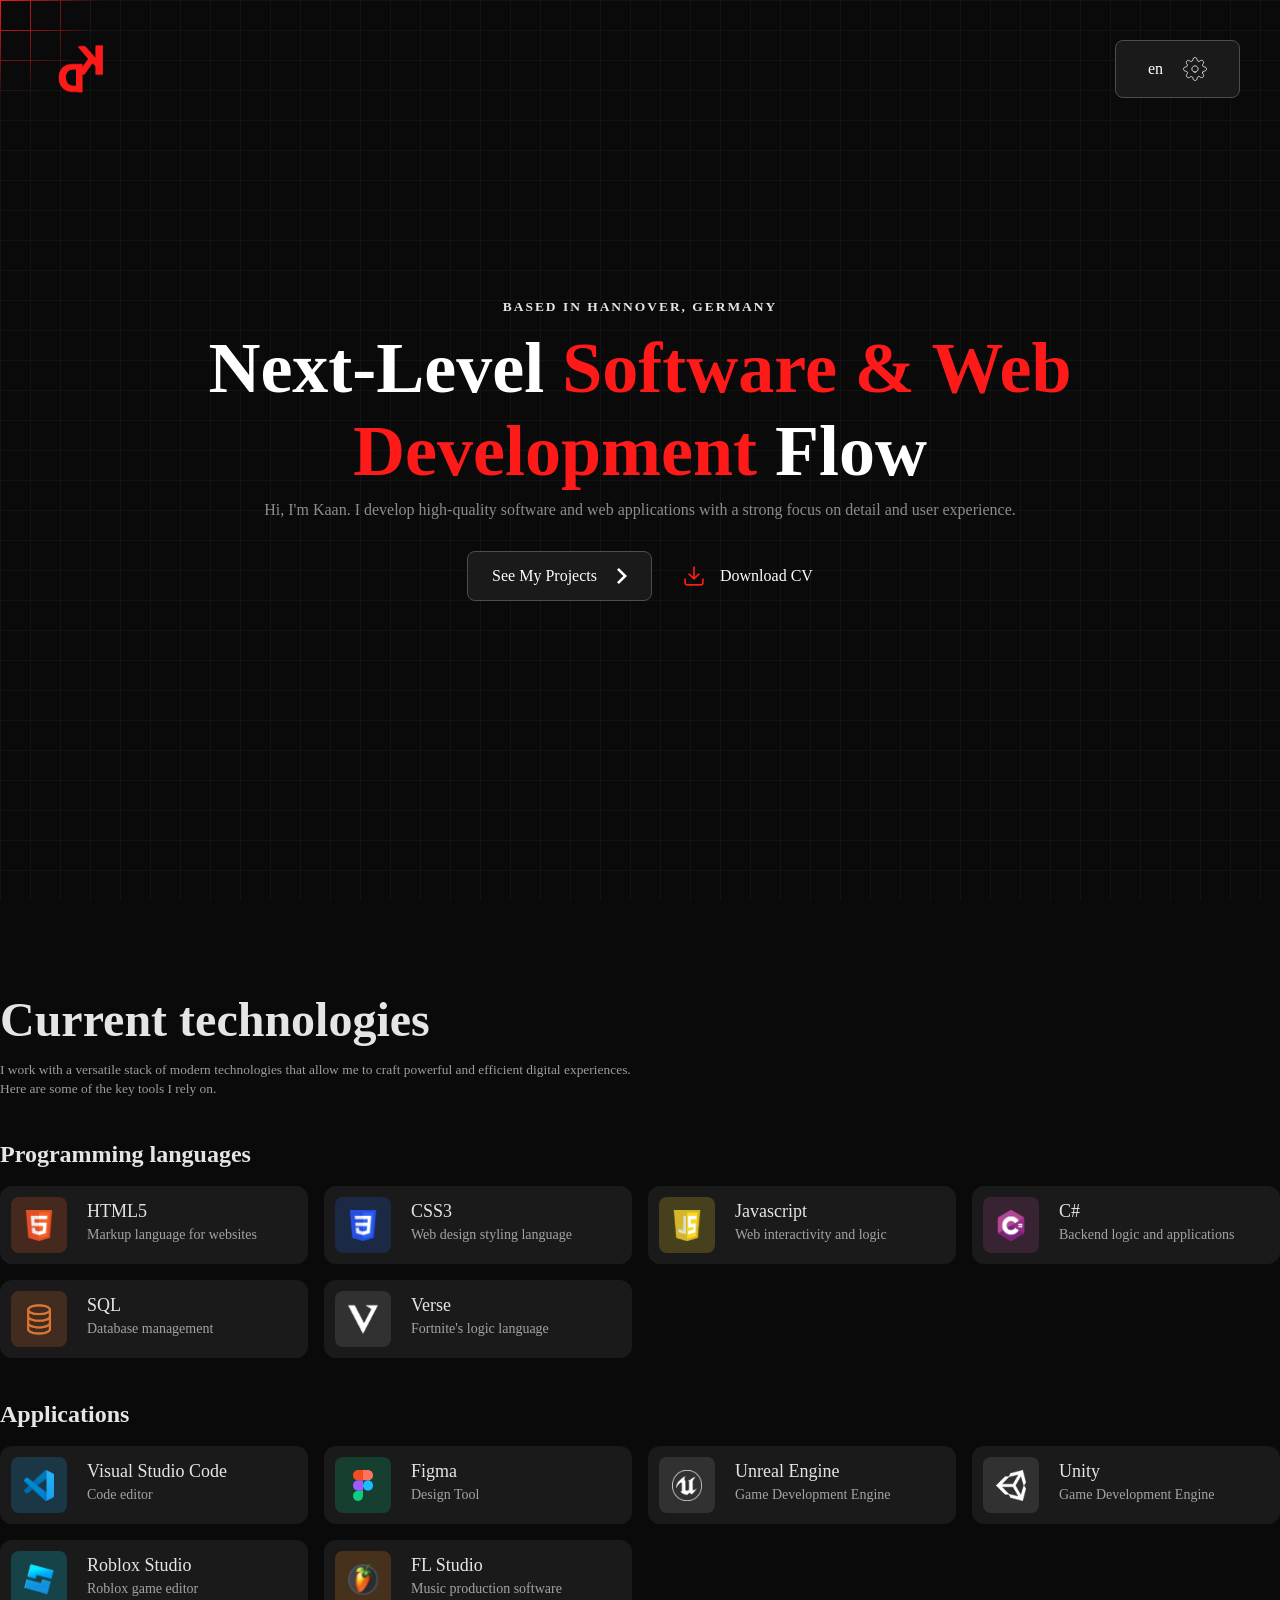
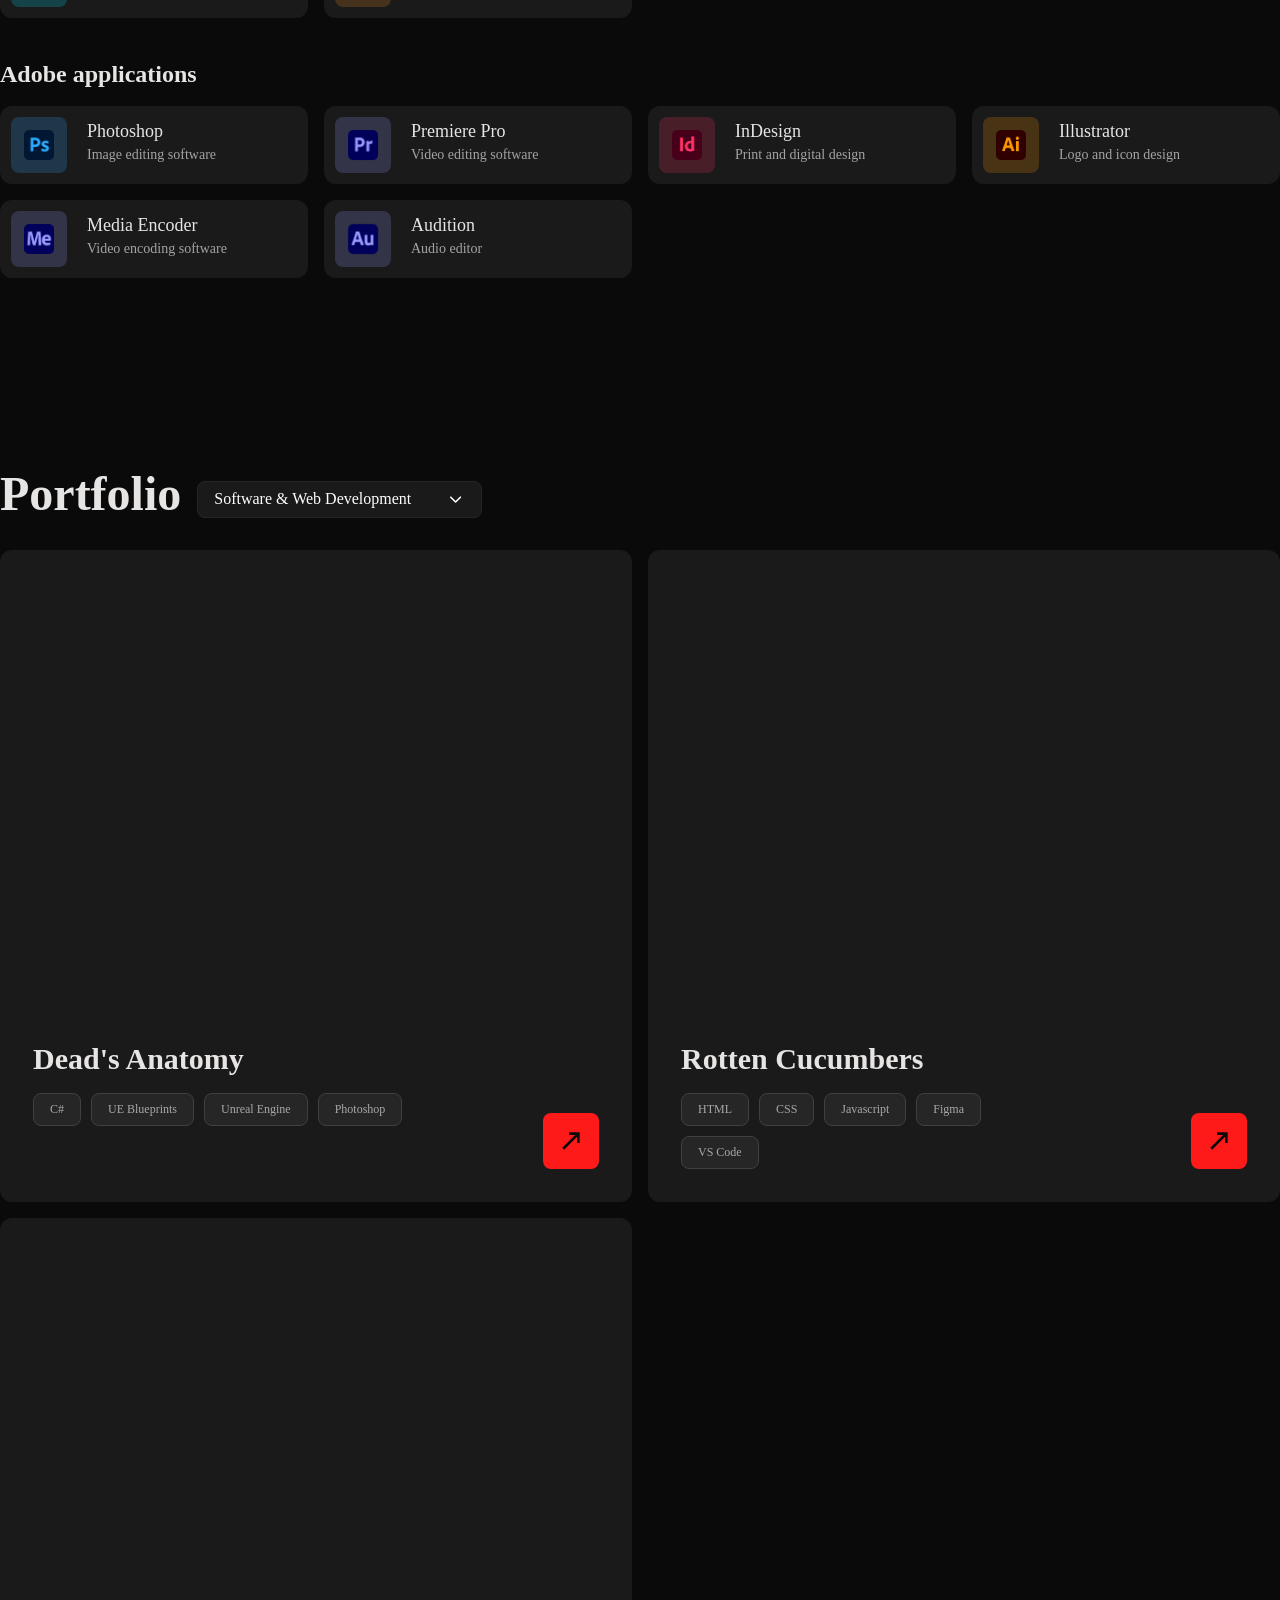
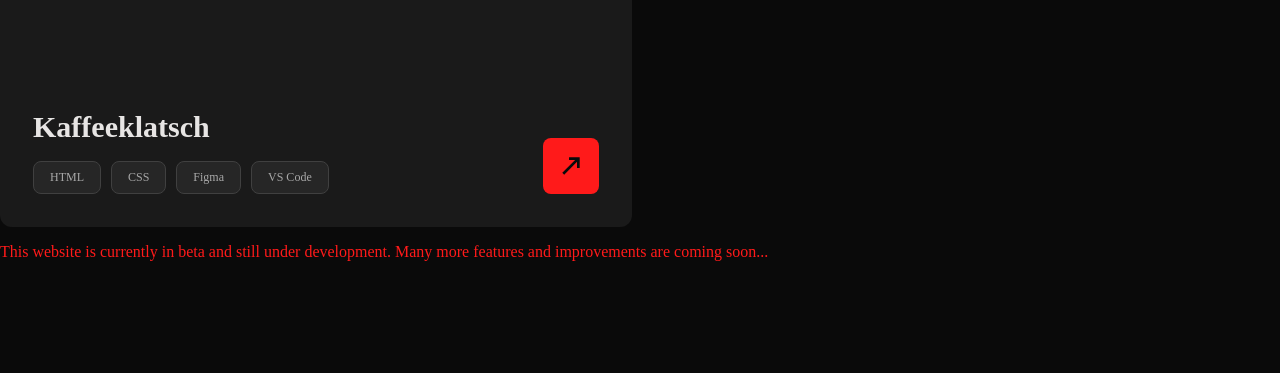
==== commit e85d2737: "Base tag test" ====
--- a/index.html
+++ b/index.html
@@ -5,7 +5,7 @@
     <meta name="viewport" content="width=device-width, initial-scale=1.0">
     <title>Kaan Demis Portfolio</title>
     <link rel="icon" type="image/x-icon" href="Images/Favicon.png">
-    <base href="/portfolio-website/">
+    <base href="./">
     <link rel="stylesheet" href="style.css">
 
     <link rel="preconnect" href="https://fonts.googleapis.com">
@@ -296,7 +296,7 @@
                     </a>
                 </div>
                 <div class="mockup-container">
-                    <a href="/Work/Rotten-Cucumbers.html" class="image-wrapper">
+                    <a href="Work/Rotten-Cucumbers.html" class="image-wrapper">
                         <img src="Images/Mockups/Mockup_RottenCucumbers.png" alt="Rotten Cucumbers Mockup">
                     </a>
                     <p class="sub-header-text portfolio-title">Rotten Cucumbers</p>
@@ -307,7 +307,7 @@
                         <p>Figma</p>
                         <p>VS Code</p>
                     </div>
-                    <a class="continue-btn" href="/Work/Rotten-Cucumbers.html">
+                    <a class="continue-btn" href="Work/Rotten-Cucumbers.html">
                         <svg
                             width="24"
                             height="24"
@@ -322,7 +322,7 @@
                     </a>
                 </div>
                 <div class="mockup-container">
-                    <a href="/Work/Kaffeeklatsch.html" class="image-wrapper">
+                    <a href="Work/Kaffeeklatsch.html" class="image-wrapper">
                         <img src="Images/Mockups/Mockup_Kaffeeklatsch.png" alt="Kaffeeklatsch Mockup">
                     </a>
                     <p class="sub-header-text portfolio-title">Kaffeeklatsch</p>
@@ -332,7 +332,7 @@
                         <p>Figma</p>
                         <p>VS Code</p>
                     </div>
-                    <a class="continue-btn" href="/Work/Kaffeeklatsch.html">
+                    <a class="continue-btn" href="Work/Kaffeeklatsch.html">
                         <svg
                             width="24"
                             height="24"
@@ -349,7 +349,7 @@
             </div>
             <div class="mockup-section">
                 <div class="mockup-container">
-                    <a href="/Work/FingerPrint.html" class="image-wrapper">
+                    <a href="Work/FingerPrint.html" class="image-wrapper">
                         <img src="Images/Mockups/Mockup_Movie_FLyer.png" alt="FingerPrint Flyer Mockup">
                     </a>
                     <p class="sub-header-text portfolio-title">FingerPrint Poster</p>
@@ -358,7 +358,7 @@
                         <p>Illustrator</p>
                         <p>InDesign</p>
                     </div>
-                    <a class="continue-btn" href="/Work/FingerPrint.html">
+                    <a class="continue-btn" href="Work/FingerPrint.html">
                         <svg width="24" height="24" viewBox="0 0 24 24" fill="none" xmlns="http://www.w3.org/2000/svg">
                             <path
                                 d="M10.5253 5.49475L10.5206 7.49475L15.0782 7.50541L5.47473 17.0896L6.88752 18.5052L16.5173 8.89479L16.5065 13.5088L18.5065 13.5134L18.5253 5.51345L10.5253 5.49475Z"
@@ -367,7 +367,7 @@
                     </a>
                 </div>
                 <div class="mockup-container">
-                    <a href="/Work/GartenGlück.html" class="image-wrapper">
+                    <a href="Work/GartenGlück.html" class="image-wrapper">
                         <img src="Images/Mockups/Mockup_Flyer.png" alt="GartenGlück Flyer Mockup">
                     </a>
                     <p class="sub-header-text portfolio-title">GartenGlück Flyer</p>
@@ -376,7 +376,7 @@
                         <p>Illustrator</p>
                         <p>InDesign</p>
                     </div>
-                    <a class="continue-btn" href="/Work/GartenGlück.html">
+                    <a class="continue-btn" href="Work/GartenGlück.html">
                         <svg width="24" height="24" viewBox="0 0 24 24" fill="none" xmlns="http://www.w3.org/2000/svg">
                             <path
                                 d="M10.5253 5.49475L10.5206 7.49475L15.0782 7.50541L5.47473 17.0896L6.88752 18.5052L16.5173 8.89479L16.5065 13.5088L18.5065 13.5134L18.5253 5.51345L10.5253 5.49475Z"
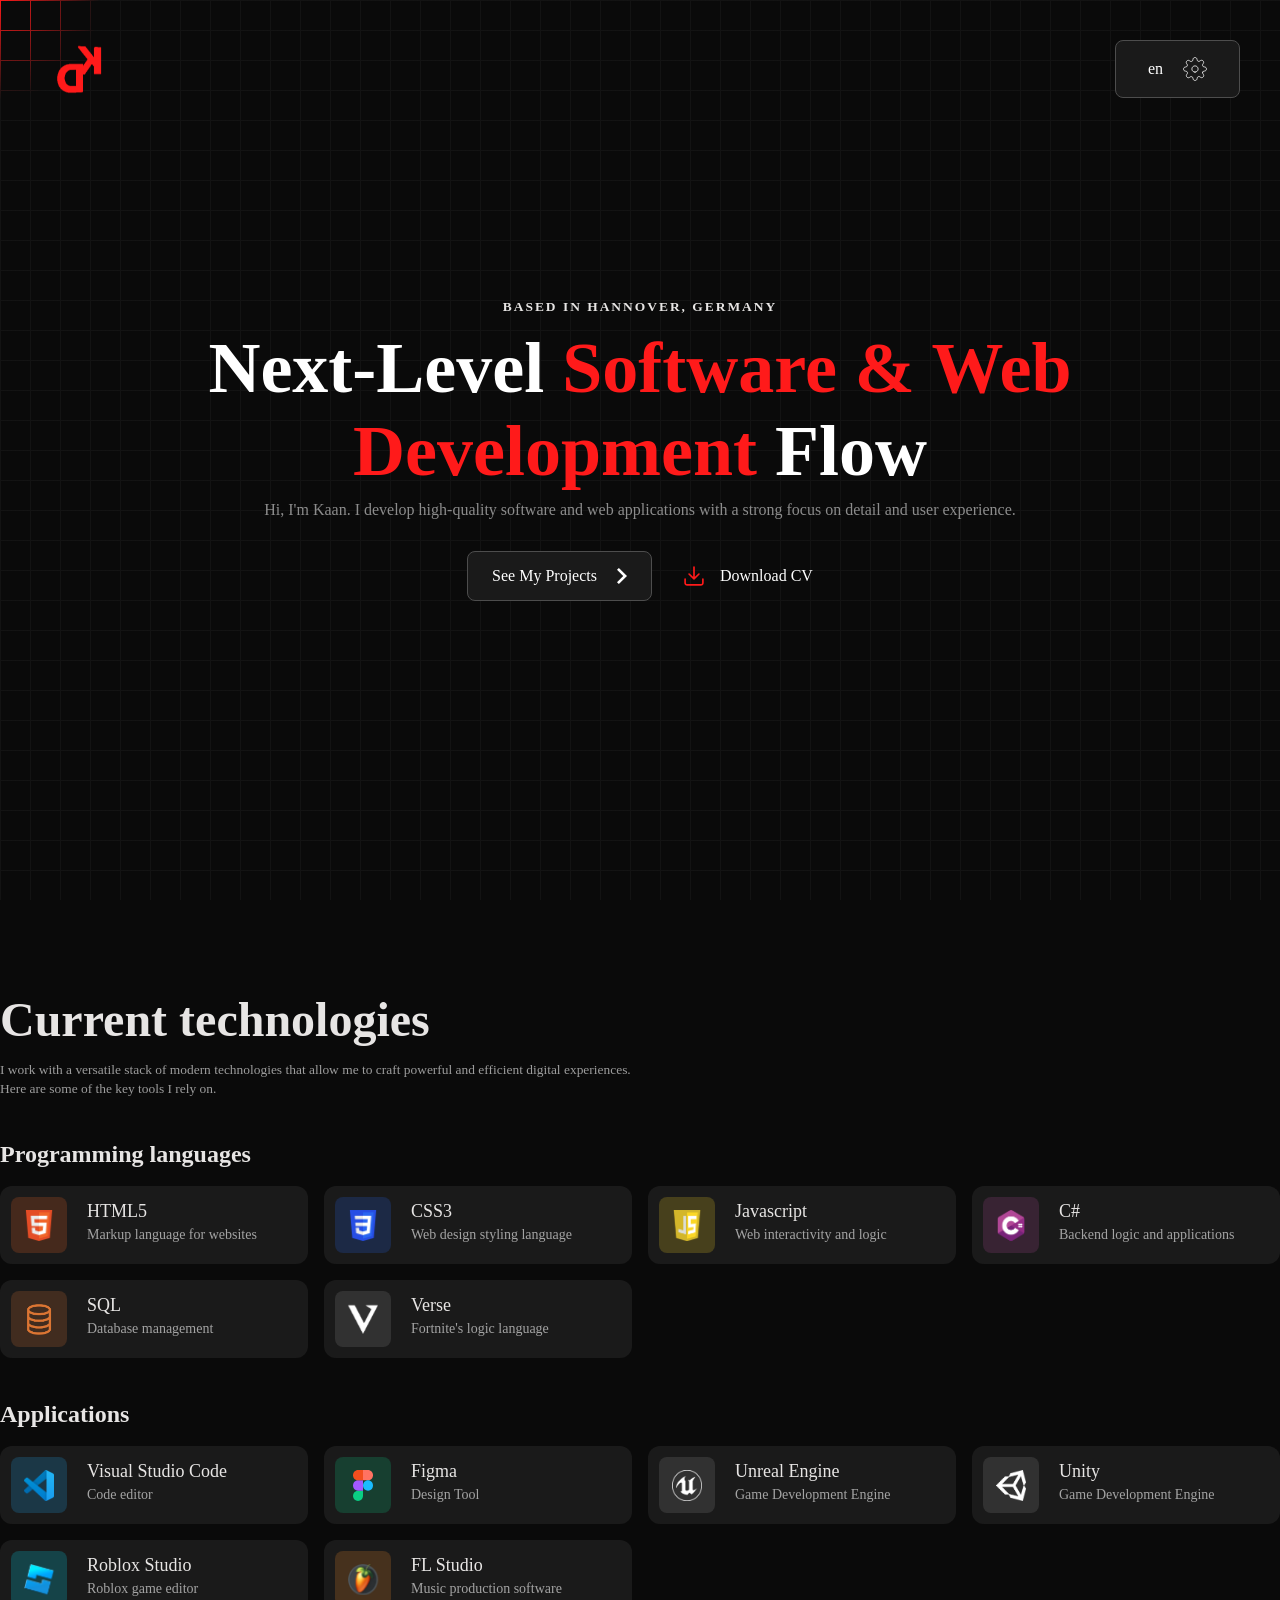
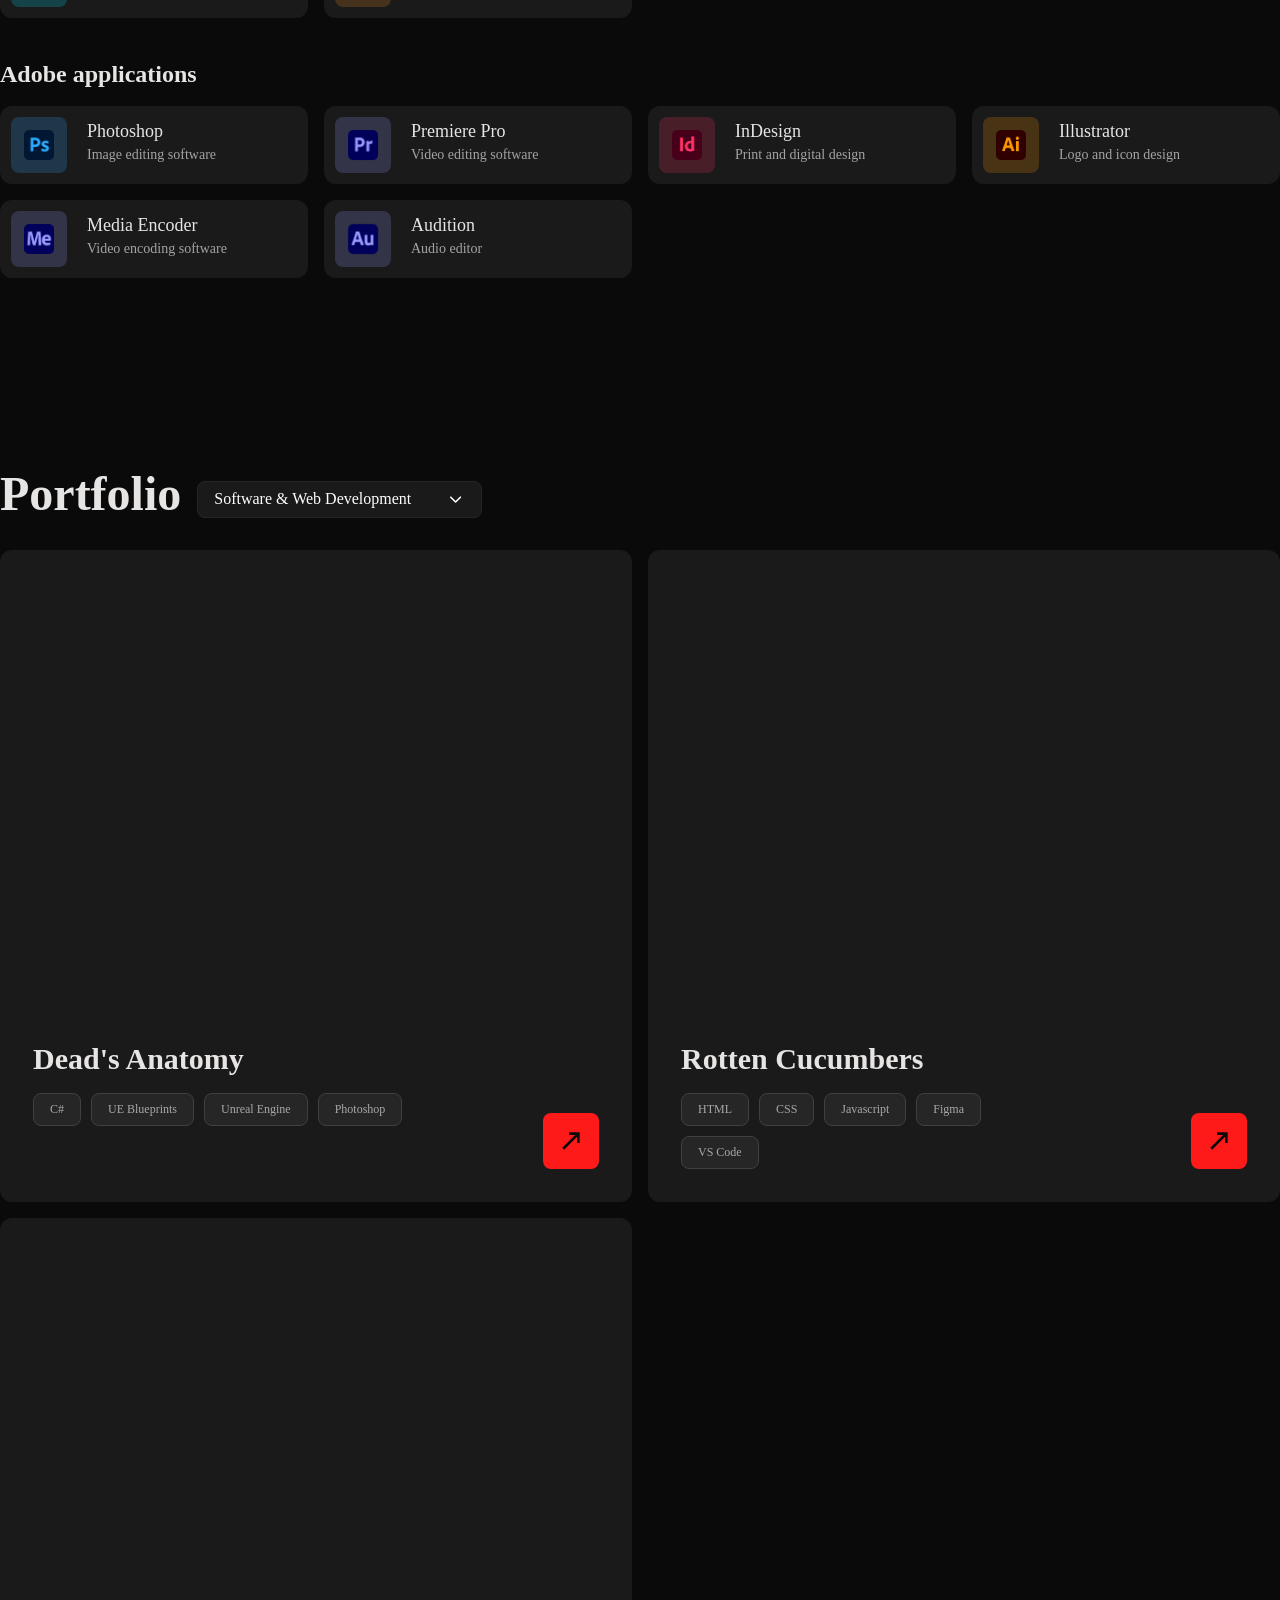
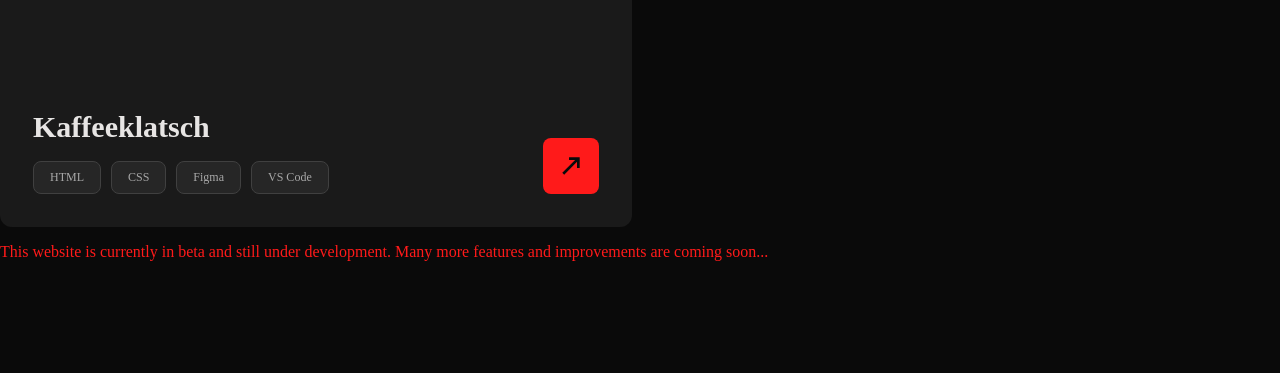
==== commit 7aed6b71: "Switched all paths to relative paths" ====
--- a/index.html
+++ b/index.html
@@ -5,7 +5,6 @@
     <meta name="viewport" content="width=device-width, initial-scale=1.0">
     <title>Kaan Demis Portfolio</title>
     <link rel="icon" type="image/x-icon" href="Images/Favicon.png">
-    <base href="./">
     <link rel="stylesheet" href="style.css">
 
     <link rel="preconnect" href="https://fonts.googleapis.com">
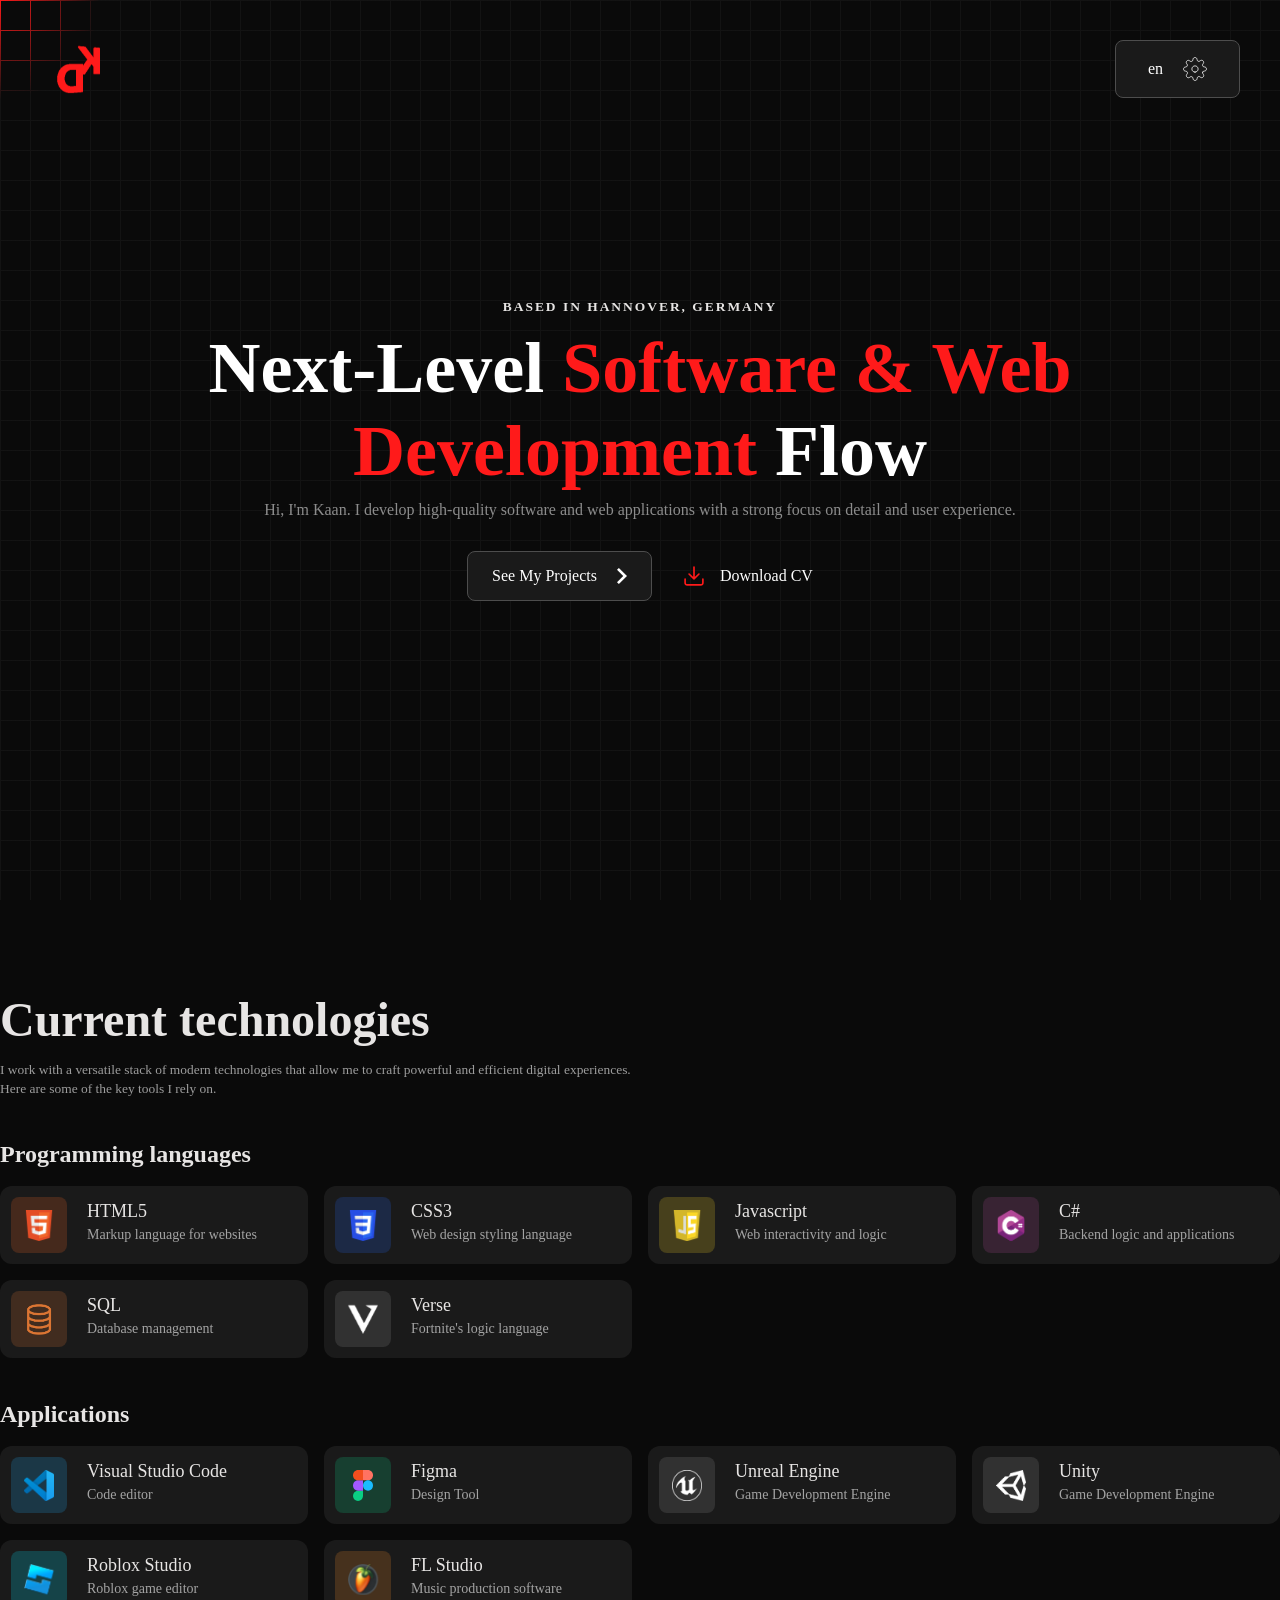
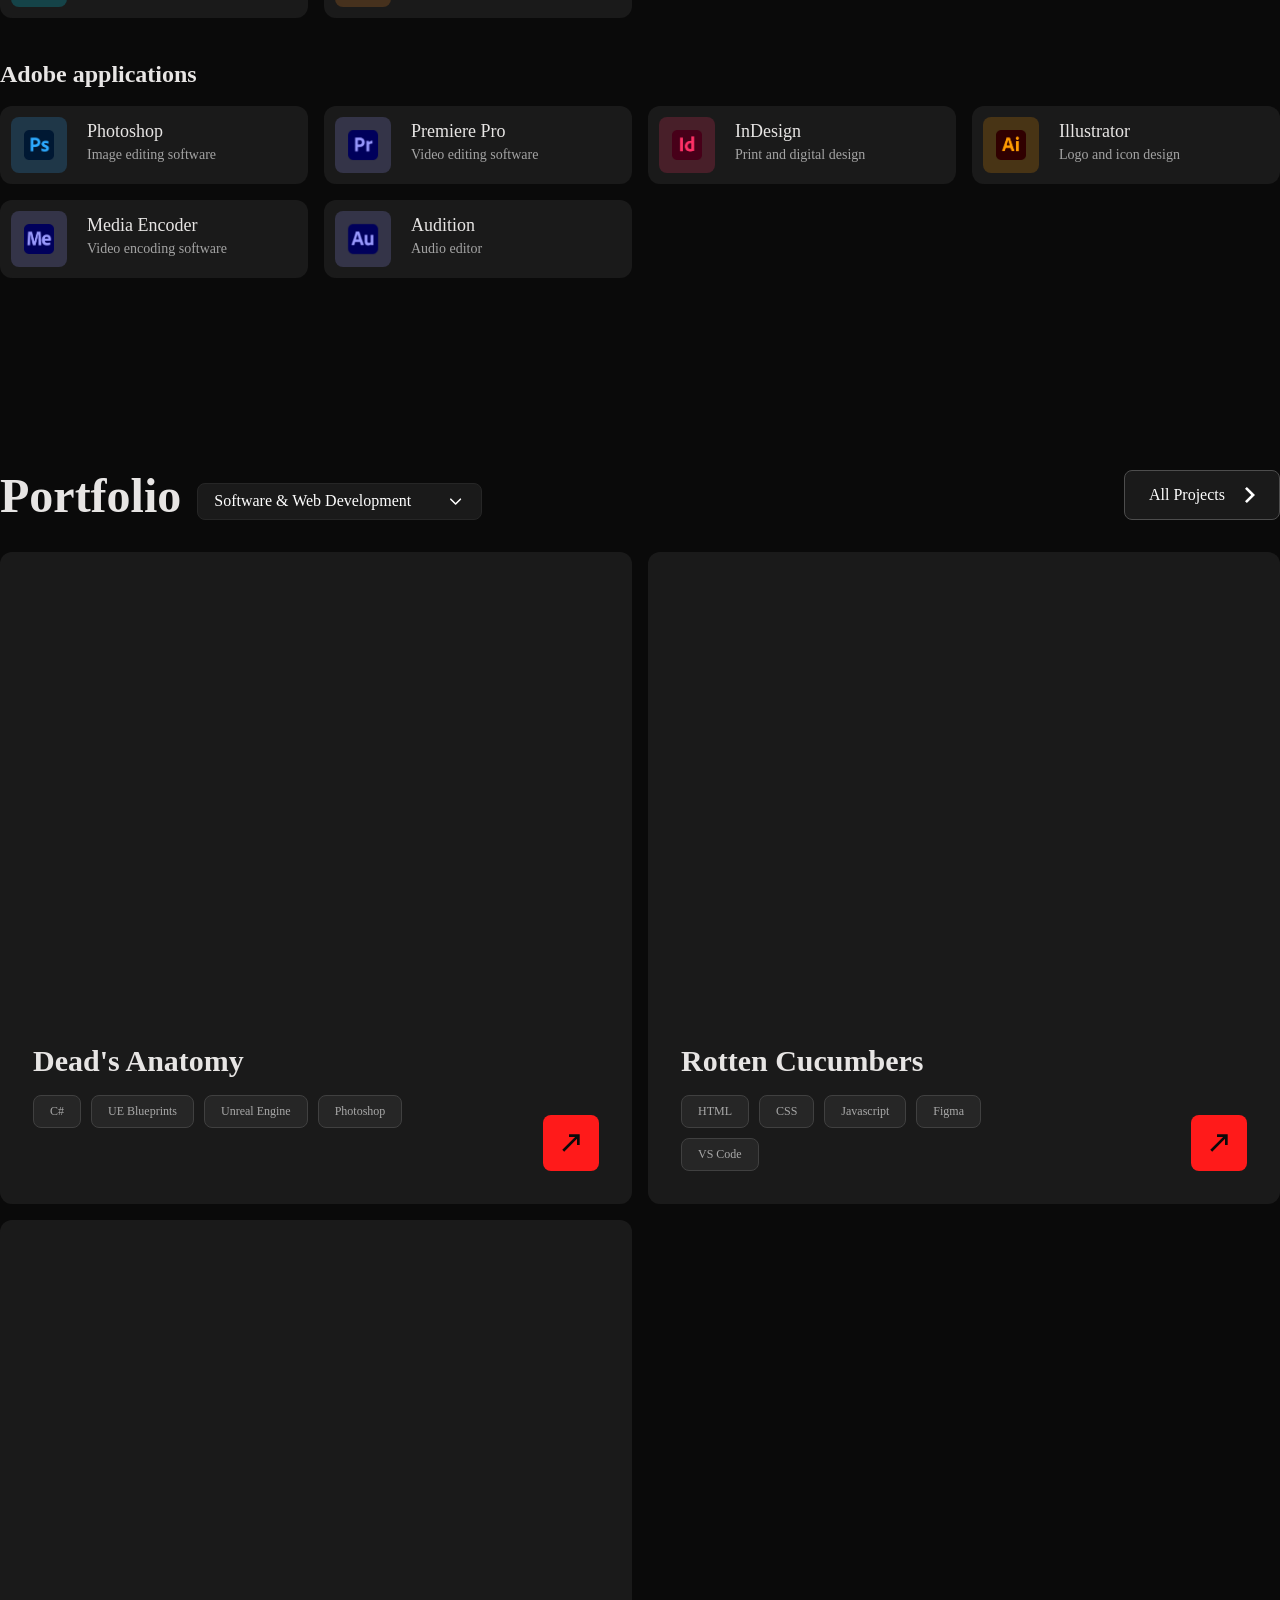
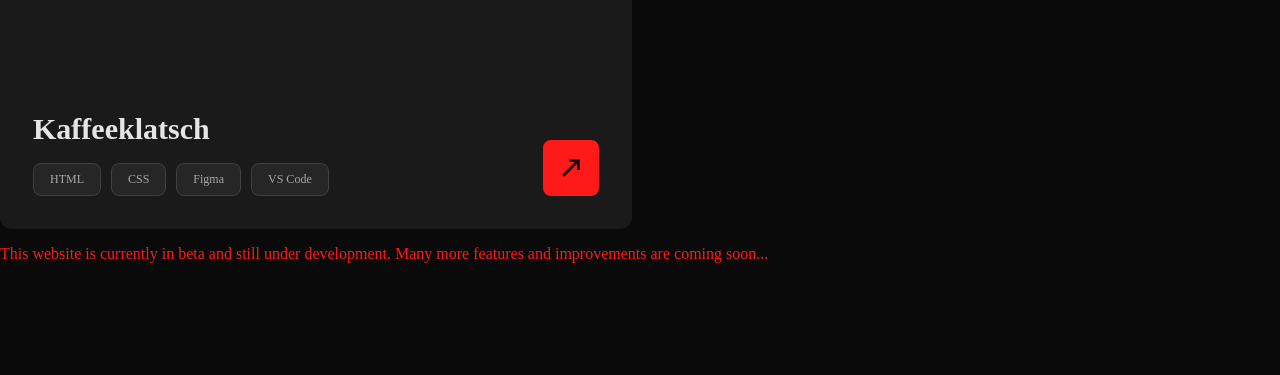
==== commit 60fb964d: "Added "All Projects" button and added target="_blank" to some links" ====
--- a/index.html
+++ b/index.html
@@ -57,12 +57,12 @@
                 <a class="btn solo-btn" href="#C2">
                     See My Projects
                     <svg class="svg-arrow" xmlns="http://www.w3.org/2000/svg" width="10" height="16" viewBox="0 0 10 16" fill="none">
-                    <path d="M10 8L1.89189 16L-8.15946e-08 14.1333L6.21622 8L-6.17788e-07 1.86667L1.89189 -8.26972e-08L10 8Z"/>
+                        <path d="M10 8L1.89189 16L-8.15946e-08 14.1333L6.21622 8L-6.17788e-07 1.86667L1.89189 -8.26972e-08L10 8Z"/>
                     </svg>
                 </a>
                 <a class="cv-container" href="Downloads/Website_Lebenslauf.pdf" download="Kaan-Demis_CV.pdf">
                     <svg class="svg-download" xmlns="http://www.w3.org/2000/svg" width="18" height="18" viewBox="0 0 18 18" fill="none">
-                    <path d="M17 11.6667V15.2222C17 15.6937 16.8127 16.1459 16.4793 16.4793C16.1459 16.8127 15.6937 17 15.2222 17H2.77778C2.30628 17 1.8541 16.8127 1.5207 16.4793C1.1873 16.1459 1 15.6937 1 15.2222V11.6667M4.55556 7.22222L9 11.6667M9 11.6667L13.4444 7.22222M9 11.6667V1" stroke-width="1.5" stroke-linecap="round" stroke-linejoin="round"/>
+                        <path d="M17 11.6667V15.2222C17 15.6937 16.8127 16.1459 16.4793 16.4793C16.1459 16.8127 15.6937 17 15.2222 17H2.77778C2.30628 17 1.8541 16.8127 1.5207 16.4793C1.1873 16.1459 1 15.6937 1 15.2222V11.6667M4.55556 7.22222L9 11.6667M9 11.6667L13.4444 7.22222M9 11.6667V1" stroke-width="1.5" stroke-linecap="round" stroke-linejoin="round"/>
                     </svg>
                     Download CV
                 </a>
@@ -267,6 +267,12 @@
                         <li>Graphic & Media Design</li>
                     </ul>
                 </div>
+                <a href="https://github.com/TheStreng" target="_blank" class="btn solo-btn">
+                    All Projects
+                    <svg class="svg-arrow" xmlns="http://www.w3.org/2000/svg" width="10" height="16" viewBox="0 0 10 16" fill="none">
+                        <path d="M10 8L1.89189 16L-8.15946e-08 14.1333L6.21622 8L-6.17788e-07 1.86667L1.89189 -8.26972e-08L10 8Z"/>
+                    </svg>
+                </a>
             </div>
             <div class="mockup-section active-section display-grid">
                 <div class="mockup-container">
--- a/style.css
+++ b/style.css
@@ -389,6 +389,10 @@
     gap: 1rem;
 }
 
+.portfolio .header-container > :last-child {
+    margin-left: auto;
+}
+
 .mockup-section {
     display: none;
     opacity: 0;
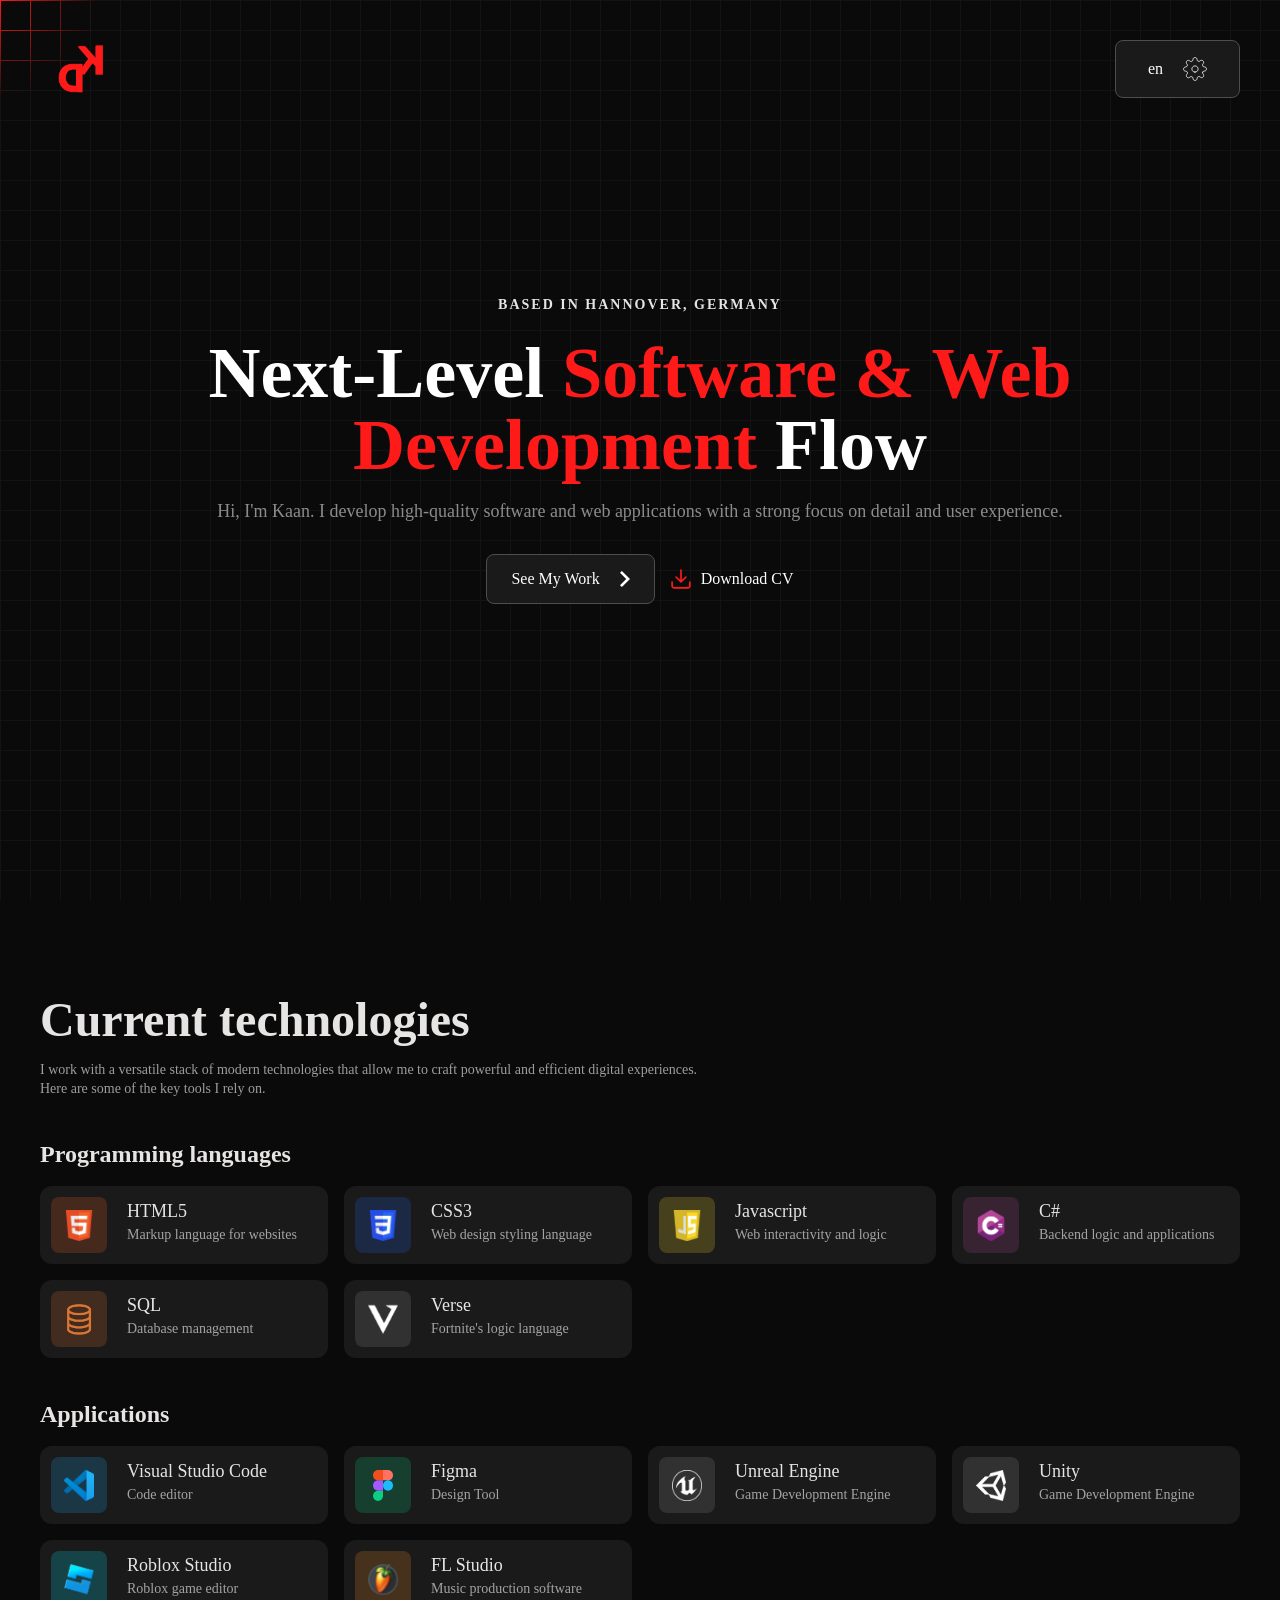
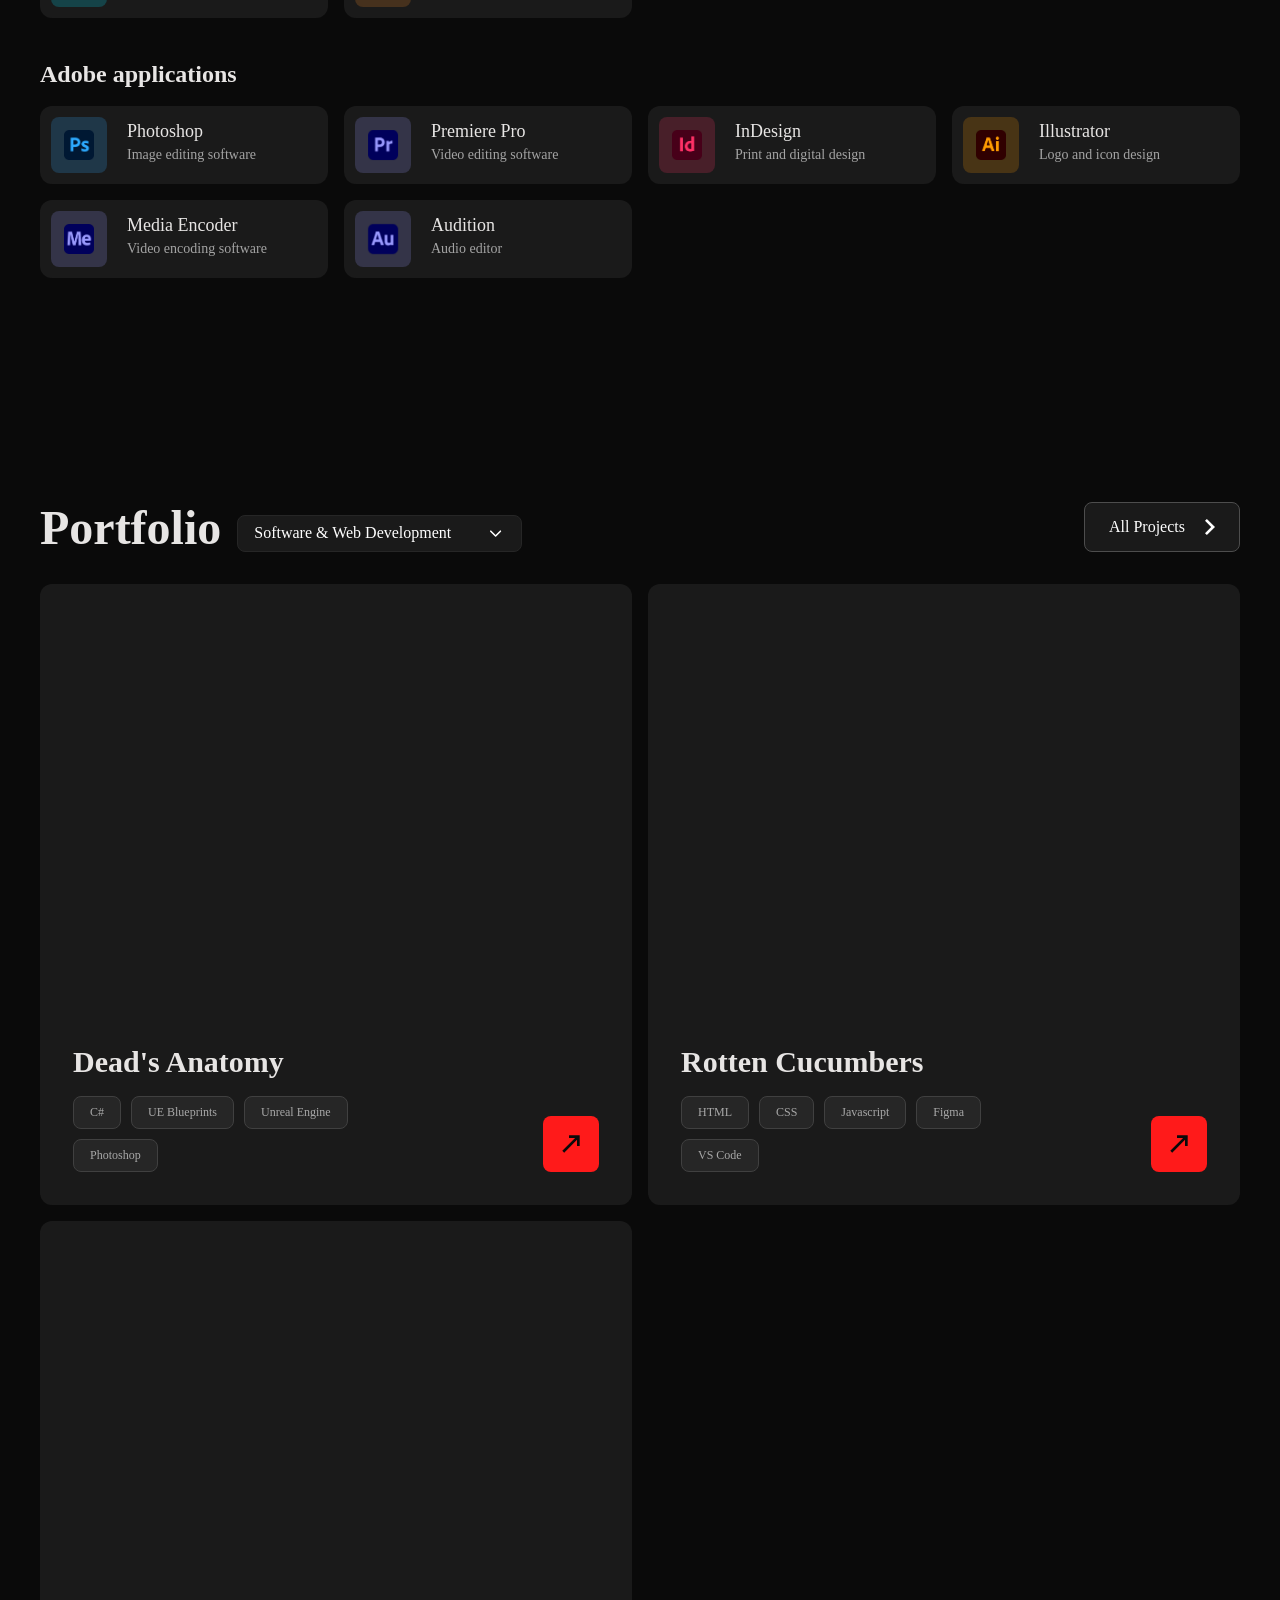
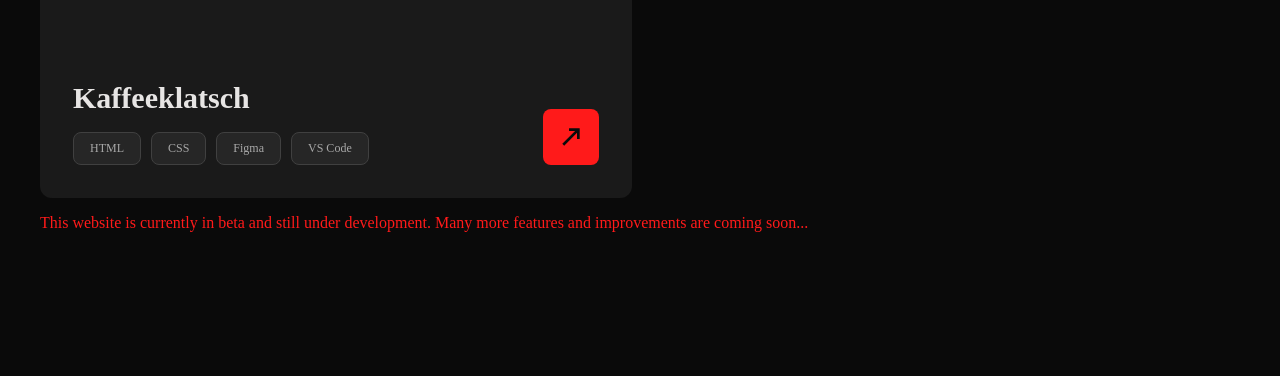
==== commit 2c88b589: "Made the sites responsive to any device and fixed minor issues" ====
--- a/index.html
+++ b/index.html
@@ -22,18 +22,47 @@
                     <img class="logo" src="Images/3DLogo.gif" alt="KD Logo">
                 </a>
             </section>
-            <section class="mid-nav btn" id="navbar">
+            <section class="mid-nav btn hide-on-mobile" id="navbar">
                 <a href="#C1">Home</a>
                 <a href="#C2">Projects</a>
                 <a href="#C3">About</a>
                 <a href="#C4">Contact</a>
             </section>
             <section class="right-nav btn">
-                <a href="#">
+                <a class="hide-on-mobile" href="javascript:void(0);">
                     <span class="fi fi-us"></span>
                     en
                 </a>
-                <a href="#">
+                <a class="hide-on-mobile" href="javascript:void(0);">
+                    <svg class="svg-settings" xmlns="http://www.w3.org/2000/svg" width="46" height="46" viewBox="0 0 46 46" fill="none">
+                        <path d="M23 29C26.3137 29 29 26.3137 29 23C29 19.6863 26.3137 17 23 17C19.6863 17 17 19.6863 17 23C17 26.3137 19.6863 29 23 29Z" stroke-width="1.5" stroke-linecap="round" stroke-linejoin="round"/>
+                        <path d="M37.8 29C37.5338 29.6032 37.4544 30.2724 37.572 30.9212C37.6896 31.57 37.9989 32.1686 38.46 32.64L38.58 32.76C38.9519 33.1315 39.2469 33.5726 39.4482 34.0582C39.6495 34.5438 39.7531 35.0643 39.7531 35.59C39.7531 36.1157 39.6495 36.6362 39.4482 37.1218C39.2469 37.6074 38.9519 38.0485 38.58 38.42C38.2085 38.7919 37.7674 39.0869 37.2818 39.2882C36.7962 39.4895 36.2757 39.5931 35.75 39.5931C35.2243 39.5931 34.7038 39.4895 34.2182 39.2882C33.7326 39.0869 33.2915 38.7919 32.92 38.42L32.8 38.3C32.3286 37.8389 31.73 37.5296 31.0812 37.412C30.4324 37.2944 29.7632 37.3738 29.16 37.64C28.5685 37.8935 28.064 38.3145 27.7086 38.8511C27.3533 39.3877 27.1626 40.0164 27.16 40.66V41C27.16 42.0609 26.7386 43.0783 25.9884 43.8284C25.2383 44.5786 24.2209 45 23.16 45C22.0991 45 21.0817 44.5786 20.3316 43.8284C19.5814 43.0783 19.16 42.0609 19.16 41V40.82C19.1445 40.158 18.9302 39.516 18.545 38.9774C18.1598 38.4388 17.6215 38.0286 17 37.8C16.3968 37.5338 15.7276 37.4544 15.0788 37.572C14.43 37.6896 13.8314 37.9989 13.36 38.46L13.24 38.58C12.8685 38.9519 12.4274 39.2469 11.9418 39.4482C11.4562 39.6495 10.9357 39.7531 10.41 39.7531C9.88434 39.7531 9.36383 39.6495 8.87824 39.4482C8.39265 39.2469 7.95149 38.9519 7.58 38.58C7.20809 38.2085 6.91306 37.7674 6.71176 37.2818C6.51046 36.7962 6.40685 36.2757 6.40685 35.75C6.40685 35.2243 6.51046 34.7038 6.71176 34.2182C6.91306 33.7326 7.20809 33.2915 7.58 32.92L7.7 32.8C8.16107 32.3286 8.47037 31.73 8.58801 31.0812C8.70565 30.4324 8.62623 29.7632 8.36 29.16C8.10647 28.5685 7.68551 28.064 7.14893 27.7086C6.61235 27.3533 5.98357 27.1626 5.34 27.16H5C3.93913 27.16 2.92172 26.7386 2.17157 25.9884C1.42143 25.2383 1 24.2209 1 23.16C1 22.0991 1.42143 21.0817 2.17157 20.3316C2.92172 19.5814 3.93913 19.16 5 19.16H5.18C5.84199 19.1445 6.48401 18.9302 7.0226 18.545C7.56119 18.1598 7.97143 17.6215 8.2 17C8.46623 16.3968 8.54565 15.7276 8.42801 15.0788C8.31037 14.43 8.00107 13.8314 7.54 13.36L7.42 13.24C7.04809 12.8685 6.75306 12.4274 6.55176 11.9418C6.35046 11.4562 6.24685 10.9357 6.24685 10.41C6.24685 9.88434 6.35046 9.36383 6.55176 8.87824C6.75306 8.39265 7.04809 7.95149 7.42 7.58C7.79149 7.20809 8.23265 6.91306 8.71824 6.71176C9.20383 6.51046 9.72434 6.40685 10.25 6.40685C10.7757 6.40685 11.2962 6.51046 11.7818 6.71176C12.2674 6.91306 12.7085 7.20809 13.08 7.58L13.2 7.7C13.6714 8.16107 14.27 8.47037 14.9188 8.58801C15.5676 8.70565 16.2368 8.62623 16.84 8.36H17C17.5915 8.10647 18.096 7.68551 18.4514 7.14893C18.8067 6.61235 18.9974 5.98357 19 5.34V5C19 3.93913 19.4214 2.92172 20.1716 2.17157C20.9217 1.42143 21.9391 1 23 1C24.0609 1 25.0783 1.42143 25.8284 2.17157C26.5786 2.92172 27 3.93913 27 5V5.18C27.0026 5.82357 27.1933 6.45235 27.5486 6.98893C27.904 7.52551 28.4085 7.94647 29 8.2C29.6032 8.46623 30.2724 8.54565 30.9212 8.42801C31.57 8.31037 32.1686 8.00107 32.64 7.54L32.76 7.42C33.1315 7.04809 33.5726 6.75306 34.0582 6.55176C34.5438 6.35046 35.0643 6.24685 35.59 6.24685C36.1157 6.24685 36.6362 6.35046 37.1218 6.55176C37.6074 6.75306 38.0485 7.04809 38.42 7.42C38.7919 7.79149 39.0869 8.23265 39.2882 8.71824C39.4895 9.20383 39.5931 9.72434 39.5931 10.25C39.5931 10.7757 39.4895 11.2962 39.2882 11.7818C39.0869 12.2674 38.7919 12.7085 38.42 13.08L38.3 13.2C37.8389 13.6714 37.5296 14.27 37.412 14.9188C37.2944 15.5676 37.3738 16.2368 37.64 16.84V17C37.8935 17.5915 38.3145 18.096 38.8511 18.4514C39.3877 18.8067 40.0164 18.9974 40.66 19H41C42.0609 19 43.0783 19.4214 43.8284 20.1716C44.5786 20.9217 45 21.9391 45 23C45 24.0609 44.5786 25.0783 43.8284 25.8284C43.0783 26.5786 42.0609 27 41 27H40.82C40.1764 27.0026 39.5477 27.1933 39.0111 27.5486C38.4745 27.904 38.0535 28.4085 37.8 29Z" stroke-width="1.5" stroke-linecap="round" stroke-linejoin="round"/>
+                    </svg>
+                </a>
+                <a class="menu-btn" onclick="showSidebar()" href="javascript:void(0);">
+                    <svg class="svg-settings" width="100%" height="100%" viewBox="0 0 24 24" fill="none" xmlns="http://www.w3.org/2000/svg">
+                        <path d="M3 12H21M3 6H21M3 18H21" stroke="currentColor" stroke-width="2" stroke-linecap="round" stroke-linejoin="round"/>
+                    </svg>
+                </a>
+            </section>
+        </nav>
+        <nav>
+            <section class="sidebar-nav btn">
+                <a class="menu-btn" onclick="hideSidebar()" href="javascript:void(0);">
+                    <svg class="svg-settings" width="100%" height="100%" viewBox="0 0 24 24" fill="none" xmlns="http://www.w3.org/2000/svg">
+                        <path d="M17 7L7 17M7 7L17 17" stroke="currentColor" stroke-width="2" stroke-linecap="round" stroke-linejoin="round"/>
+                    </svg>
+                </a>
+                <a href="#C1">Home</a>
+                <a href="#C2">Projects</a>
+                <a href="#C3">About</a>
+                <a href="#C4">Contact</a>
+
+                <a href="javascript:void(0);">
+                    <span class="fi fi-us"></span>
+                    en
+                </a>
+                <a href="javascript:void(0);">
                     <svg class="svg-settings" xmlns="http://www.w3.org/2000/svg" width="46" height="46" viewBox="0 0 46 46" fill="none">
                         <path d="M23 29C26.3137 29 29 26.3137 29 23C29 19.6863 26.3137 17 23 17C19.6863 17 17 19.6863 17 23C17 26.3137 19.6863 29 23 29Z" stroke-width="1.5" stroke-linecap="round" stroke-linejoin="round"/>
                         <path d="M37.8 29C37.5338 29.6032 37.4544 30.2724 37.572 30.9212C37.6896 31.57 37.9989 32.1686 38.46 32.64L38.58 32.76C38.9519 33.1315 39.2469 33.5726 39.4482 34.0582C39.6495 34.5438 39.7531 35.0643 39.7531 35.59C39.7531 36.1157 39.6495 36.6362 39.4482 37.1218C39.2469 37.6074 38.9519 38.0485 38.58 38.42C38.2085 38.7919 37.7674 39.0869 37.2818 39.2882C36.7962 39.4895 36.2757 39.5931 35.75 39.5931C35.2243 39.5931 34.7038 39.4895 34.2182 39.2882C33.7326 39.0869 33.2915 38.7919 32.92 38.42L32.8 38.3C32.3286 37.8389 31.73 37.5296 31.0812 37.412C30.4324 37.2944 29.7632 37.3738 29.16 37.64C28.5685 37.8935 28.064 38.3145 27.7086 38.8511C27.3533 39.3877 27.1626 40.0164 27.16 40.66V41C27.16 42.0609 26.7386 43.0783 25.9884 43.8284C25.2383 44.5786 24.2209 45 23.16 45C22.0991 45 21.0817 44.5786 20.3316 43.8284C19.5814 43.0783 19.16 42.0609 19.16 41V40.82C19.1445 40.158 18.9302 39.516 18.545 38.9774C18.1598 38.4388 17.6215 38.0286 17 37.8C16.3968 37.5338 15.7276 37.4544 15.0788 37.572C14.43 37.6896 13.8314 37.9989 13.36 38.46L13.24 38.58C12.8685 38.9519 12.4274 39.2469 11.9418 39.4482C11.4562 39.6495 10.9357 39.7531 10.41 39.7531C9.88434 39.7531 9.36383 39.6495 8.87824 39.4482C8.39265 39.2469 7.95149 38.9519 7.58 38.58C7.20809 38.2085 6.91306 37.7674 6.71176 37.2818C6.51046 36.7962 6.40685 36.2757 6.40685 35.75C6.40685 35.2243 6.51046 34.7038 6.71176 34.2182C6.91306 33.7326 7.20809 33.2915 7.58 32.92L7.7 32.8C8.16107 32.3286 8.47037 31.73 8.58801 31.0812C8.70565 30.4324 8.62623 29.7632 8.36 29.16C8.10647 28.5685 7.68551 28.064 7.14893 27.7086C6.61235 27.3533 5.98357 27.1626 5.34 27.16H5C3.93913 27.16 2.92172 26.7386 2.17157 25.9884C1.42143 25.2383 1 24.2209 1 23.16C1 22.0991 1.42143 21.0817 2.17157 20.3316C2.92172 19.5814 3.93913 19.16 5 19.16H5.18C5.84199 19.1445 6.48401 18.9302 7.0226 18.545C7.56119 18.1598 7.97143 17.6215 8.2 17C8.46623 16.3968 8.54565 15.7276 8.42801 15.0788C8.31037 14.43 8.00107 13.8314 7.54 13.36L7.42 13.24C7.04809 12.8685 6.75306 12.4274 6.55176 11.9418C6.35046 11.4562 6.24685 10.9357 6.24685 10.41C6.24685 9.88434 6.35046 9.36383 6.55176 8.87824C6.75306 8.39265 7.04809 7.95149 7.42 7.58C7.79149 7.20809 8.23265 6.91306 8.71824 6.71176C9.20383 6.51046 9.72434 6.40685 10.25 6.40685C10.7757 6.40685 11.2962 6.51046 11.7818 6.71176C12.2674 6.91306 12.7085 7.20809 13.08 7.58L13.2 7.7C13.6714 8.16107 14.27 8.47037 14.9188 8.58801C15.5676 8.70565 16.2368 8.62623 16.84 8.36H17C17.5915 8.10647 18.096 7.68551 18.4514 7.14893C18.8067 6.61235 18.9974 5.98357 19 5.34V5C19 3.93913 19.4214 2.92172 20.1716 2.17157C20.9217 1.42143 21.9391 1 23 1C24.0609 1 25.0783 1.42143 25.8284 2.17157C26.5786 2.92172 27 3.93913 27 5V5.18C27.0026 5.82357 27.1933 6.45235 27.5486 6.98893C27.904 7.52551 28.4085 7.94647 29 8.2C29.6032 8.46623 30.2724 8.54565 30.9212 8.42801C31.57 8.31037 32.1686 8.00107 32.64 7.54L32.76 7.42C33.1315 7.04809 33.5726 6.75306 34.0582 6.55176C34.5438 6.35046 35.0643 6.24685 35.59 6.24685C36.1157 6.24685 36.6362 6.35046 37.1218 6.55176C37.6074 6.75306 38.0485 7.04809 38.42 7.42C38.7919 7.79149 39.0869 8.23265 39.2882 8.71824C39.4895 9.20383 39.5931 9.72434 39.5931 10.25C39.5931 10.7757 39.4895 11.2962 39.2882 11.7818C39.0869 12.2674 38.7919 12.7085 38.42 13.08L38.3 13.2C37.8389 13.6714 37.5296 14.27 37.412 14.9188C37.2944 15.5676 37.3738 16.2368 37.64 16.84V17C37.8935 17.5915 38.3145 18.096 38.8511 18.4514C39.3877 18.8067 40.0164 18.9974 40.66 19H41C42.0609 19 43.0783 19.4214 43.8284 20.1716C44.5786 20.9217 45 21.9391 45 23C45 24.0609 44.5786 25.0783 43.8284 25.8284C43.0783 26.5786 42.0609 27 41 27H40.82C40.1764 27.0026 39.5477 27.1933 39.0111 27.5486C38.4745 27.904 38.0535 28.4085 37.8 29Z" stroke-width="1.5" stroke-linecap="round" stroke-linejoin="round"/>
@@ -55,7 +84,7 @@
             <p class="about-me-text">Hi, I'm Kaan. I develop high-quality software and web applications with a strong focus on detail and user experience.</p>
             <div class="hero-btns">
                 <a class="btn solo-btn" href="#C2">
-                    See My Projects
+                    See My Work
                     <svg class="svg-arrow" xmlns="http://www.w3.org/2000/svg" width="10" height="16" viewBox="0 0 10 16" fill="none">
                         <path d="M10 8L1.89189 16L-8.15946e-08 14.1333L6.21622 8L-6.17788e-07 1.86667L1.89189 -8.26972e-08L10 8Z"/>
                     </svg>
@@ -253,19 +282,21 @@
 
         <section class="portfolio" id="C2">
             <div class="header-container">
-                <p class="header-text">Portfolio</p>
-                <div class="select-menu no-select">
-                    <div class="select-btn">
-                        <p>Software & Web Development</p>
-                        <svg width="1.2rem" height="1.2rem" viewBox="0 0 24 24" fill="none" xmlns="http://www.w3.org/2000/svg">
-                            <path d="M6 9L12 15L18 9" stroke="currentColor" stroke-width="2" stroke-linecap="round" stroke-linejoin="round"/>
-                        </svg>
-                    </div>
-
-                    <ul class="options">
-                        <li class="active-option">Software & Web Development</li>
-                        <li>Graphic & Media Design</li>
-                    </ul>
+                <div class="left-wrapper">
+                    <p class="header-text">Portfolio</p>
+                    <div class="select-menu no-select">
+                        <div class="select-btn">
+                            <p>Software & Web Development</p>
+                            <svg width="1.2rem" height="1.2rem" viewBox="0 0 24 24" fill="none" xmlns="http://www.w3.org/2000/svg">
+                                <path d="M6 9L12 15L18 9" stroke="currentColor" stroke-width="2" stroke-linecap="round" stroke-linejoin="round"/>
+                            </svg>
+                        </div>
+
+                        <ul class="options">
+                            <li class="active-option">Software & Web Development</li>
+                            <li>Graphic & Media Design</li>
+                        </ul>
+                    </div>
                 </div>
                 <a href="https://github.com/TheStreng" target="_blank" class="btn solo-btn">
                     All Projects
--- a/style.css
+++ b/style.css
@@ -64,7 +64,13 @@
 }
 
 main {
+    display: flex;
+    flex-direction: column;
+    align-content: center;
+    margin: auto 40px;
+    max-width: 1280px;
     z-index: 0;
+    justify-self: center;
 }
 
 /* -------------------- Navbar -------------------- */
@@ -74,15 +80,21 @@
     z-index: 99;
 }
 
-.left-nav {
+nav {
+    display: flex;
+    justify-content: space-between;
     position: fixed;
-    top: 0;
-    margin-top: 1.8rem;
-    margin-left: 2.5rem;
-}
-
-.logo {
-    height: 5rem;
+    width: 100%;
+    padding: 29px 40px 0 40px;
+    box-sizing: border-box;
+    pointer-events: none;
+    transition: all 0.3s;
+}
+
+nav section {
+    width: fit-content;
+    height: fit-content;
+    pointer-events: auto;
 }
 
 .mid-nav {
@@ -90,18 +102,30 @@
     top: 0;
     left: 50%;
     transform: translateX(-50%);
-    width: fit-content;
-    margin-top: 2.5rem;
+    margin-top: calc(1.8rem + 11px);
 }
 
 .right-nav {
-    position: fixed;
-    align-content: center;
-    top: 0;
-    right: 0;
-    width: fit-content;
-    margin-top: 2.5rem;
-    margin-right: 2.5rem;
+    margin-top: 11px;
+}
+
+.sidebar-nav {
+    margin-left: auto;
+    display: flex;
+    flex-direction: column;
+    align-items: center;
+    margin-top: 11px;
+    opacity: 0;
+    pointer-events: none;
+}
+
+.sidebar-nav a:nth-last-child(2) {
+    margin-top: 2rem;
+}
+
+.logo {
+    height: 5rem;
+    transition: all 0.3s;
 }
 
 .svg-settings {
@@ -121,6 +145,10 @@
 
 #navbar {
     transition: all 0.3s;
+}
+
+.menu-btn {
+    display: none;
 }
 
 /* -------------------- Buttons -------------------- */
@@ -195,7 +223,7 @@
     align-items: center;
     justify-content: center;
     margin: 0 auto;
-    width: 1280px;
+    width: 100%;
     min-height: 100vh;
 }
 
@@ -203,18 +231,20 @@
     margin: 0;
     color: var(--primary-color-1);
     text-transform: uppercase;
-    font-size: 0.84rem;
+    font-size: 0.875rem;
     letter-spacing: 2px;
     font-weight: 700;
 }
 
 .big-header {
     margin: 0;
-    margin-top: 0.75rem;
+    margin-top: 24px;
     color: hsl(var(--primary-color));
     font-size: 4.5rem;
     font-weight: 700;
     text-align: center;
+    transition: all 0.3s;
+    line-height: 100%;
 }
 
 .big-header span {
@@ -222,17 +252,17 @@
 }
 
 .about-me-text {
-    margin: 0;
-    margin-top: 0.5rem;
+    margin: 20px 0 32px 0;
     color: var(--primary-color-2);
-    font-size: 1rem;
+    font-size: 1.125rem;
     font-weight: 400;
+    text-align: center;
+    transition: all 0.3s;
 }
 
 .hero-btns {
     display: flex;
-    gap: 2rem;
-    margin-top: 2rem;
+    gap: 16px;
 }
 
 .solo-btn {
@@ -259,7 +289,7 @@
 .cv-container {
     display: flex;
     align-items: center;
-    gap: 1rem;
+    gap: 10px;
 }
 
 .svg-download {
@@ -269,9 +299,9 @@
 /* -------------------- Current Technologies -------------------- */
 
 .current-technologies {
-    margin: 0 auto;
-    padding: 6rem 0 6rem 0;
-    width: 1280px;
+    margin: 0;
+    padding: 96px 0;
+    width: 100%;
 }
 
 .header-text {
@@ -279,14 +309,14 @@
     color: var(--primary-color-1);
     font-size: 3rem;
     font-weight: 700;
-    line-height: 3rem;
+    line-height: 100%;
 }
 
 .description-text {
     margin: 0;
     margin-top: 1rem;
     color: hsla(var(--primary-color), 0.6);
-    font-size: 0.84rem;
+    font-size: 0.875rem;
     line-height: 1.2rem;
 }
 
@@ -313,7 +343,7 @@
     display: flex;
     gap: 1.25rem;
     padding: 10px;
-    height: 3.5rem;
+    min-height: 3.5rem;
     background-color: var(--btn-bg-color);
     border-radius: 12px;
     border: 1px solid transparent;
@@ -338,6 +368,7 @@
     display: flex;
     justify-content: center;
     align-items: center;
+    flex-shrink: 0;
     width: 3.5rem;
     height: 100%;
     background-color: red;
@@ -379,18 +410,23 @@
 
 .portfolio {
     margin: 0 auto;
-    padding: 6rem 0 6rem 0;
-    width: 1280px;
+    padding: 128px 0;
+    width: 100%;
 }
 
 .header-container {
     display: flex;
     align-items: flex-end;
-    gap: 1rem;
-}
-
-.portfolio .header-container > :last-child {
-    margin-left: auto;
+    justify-content: space-between;
+    flex-wrap: wrap;
+    gap: 16px;
+}
+
+.left-wrapper {
+    display: flex;
+    align-items: flex-end;
+    flex-wrap: wrap;
+    gap: 16px;
 }
 
 .mockup-section {
@@ -425,7 +461,8 @@
     justify-content: center;
     align-items: center;
     width: 100%;
-    height: 426px;
+    aspect-ratio: 4/3;
+    height: auto;
     border-radius: 12px;
     overflow: hidden;
 }
@@ -461,7 +498,7 @@
 .tag-container {
     display: flex;
     flex-wrap: wrap;
-    width: 384px;
+    width: 68%;
     gap: 10px;
 }
 
@@ -639,16 +676,16 @@
 
 .hero-section.work img {
     width: 100%;
-    height: 960px;
+    aspect-ratio: 4/3;
     border-radius: 8px;
 }
 
 .overview-section {
     display: grid;
-    grid-template-columns: repeat(2, 1fr);
+    grid-template-columns: repeat(1, 1fr);
     gap: 20px;
     margin: 2rem auto 8rem auto;
-    width: 1280px;
+    width: 100%;
 }
 
 .left-container h2 {
@@ -660,6 +697,7 @@
 }
 
 .right-container {
+    display: none;
     color: hsl(var(--primary-color));
     line-height: 1.5rem;
     font-weight: 300;
@@ -669,6 +707,7 @@
     display: flex;
     gap: 16px;
     margin-top: 40px;
+    text-align: center;
 }
 
 .btn-container .btn {
@@ -684,4 +723,135 @@
 
 .btn-container svg path {
     height: 24px;
+}
+
+/* -------------------- Responsive design -------------------- */
+
+@media(max-width: 930px) {
+    .hide-on-mobile {
+        display: none !important;
+    }
+
+    .menu-btn {
+        display: block !important;
+    }
+}
+
+@media(min-width: 930px) {
+    .sidebar-nav {
+        opacity: 0 !important;
+        pointer-events: none !important;
+    }
+}
+
+
+
+
+@media(max-width: 1024px) {
+    .big-header {
+        font-size: 3.75rem;
+    }
+
+    .all-tech-container {
+        grid-template-columns: repeat(2, 1fr);
+    }
+
+    .mockup-section {
+        grid-template-columns: repeat(1, 1fr);
+    }
+}
+
+@media(max-width: 768px) {
+    .big-header {
+        font-size: 2.5rem;
+    }
+
+    .about-me-text {
+        font-size: 1rem;
+    }
+
+    .header-text {
+        font-size: 1.875rem;
+    }
+
+    .logo {
+        height: 4rem;
+        transform: translateY(8px);
+    }
+
+    .left-container h2 {
+        font-size: 1.875rem;
+    }
+}
+
+@media(max-width: 640px) {
+    nav {
+        padding: 29px 20px 0 20px;
+    }
+
+    main {
+        margin: auto 20px;
+    }
+
+    .hero-section {
+        min-height: fit-content;
+        margin: 144px auto 180px auto;
+        justify-content: flex-start;
+    }
+
+    .hero-section.work {
+        margin-bottom: 0;
+    }
+
+    /* .btn-container.work {
+        flex-direction: column;
+        align-items: flex-start;
+    } */
+
+    .about-me-text {
+        font-size: 0.875rem;
+    }
+
+    .hero-btns {
+        flex-direction: column;
+        align-items: center;
+        gap: 16px;
+    }
+
+    .solo-btn {
+        font-size: 0.875rem;
+    }
+
+    .all-tech-container {
+        grid-template-columns: repeat(1, 1fr);
+    }
+
+    .current-technologies {
+        padding: 64px 0;
+    }
+
+    .portfolio-title {
+        font-size: 1.5rem;
+    }
+
+    .mockup-container {
+        padding: 16px;
+    }
+
+    .tag-container {
+        width: 100%;
+        margin-bottom: 64px;
+    }
+
+    .tag-container.work {
+        margin-bottom: 0;
+    }
+
+    .continue-btn {
+        width: 1.25rem;
+        height: 1.25rem;
+        bottom: 16px;
+        left: 16px;
+    }
+
 }
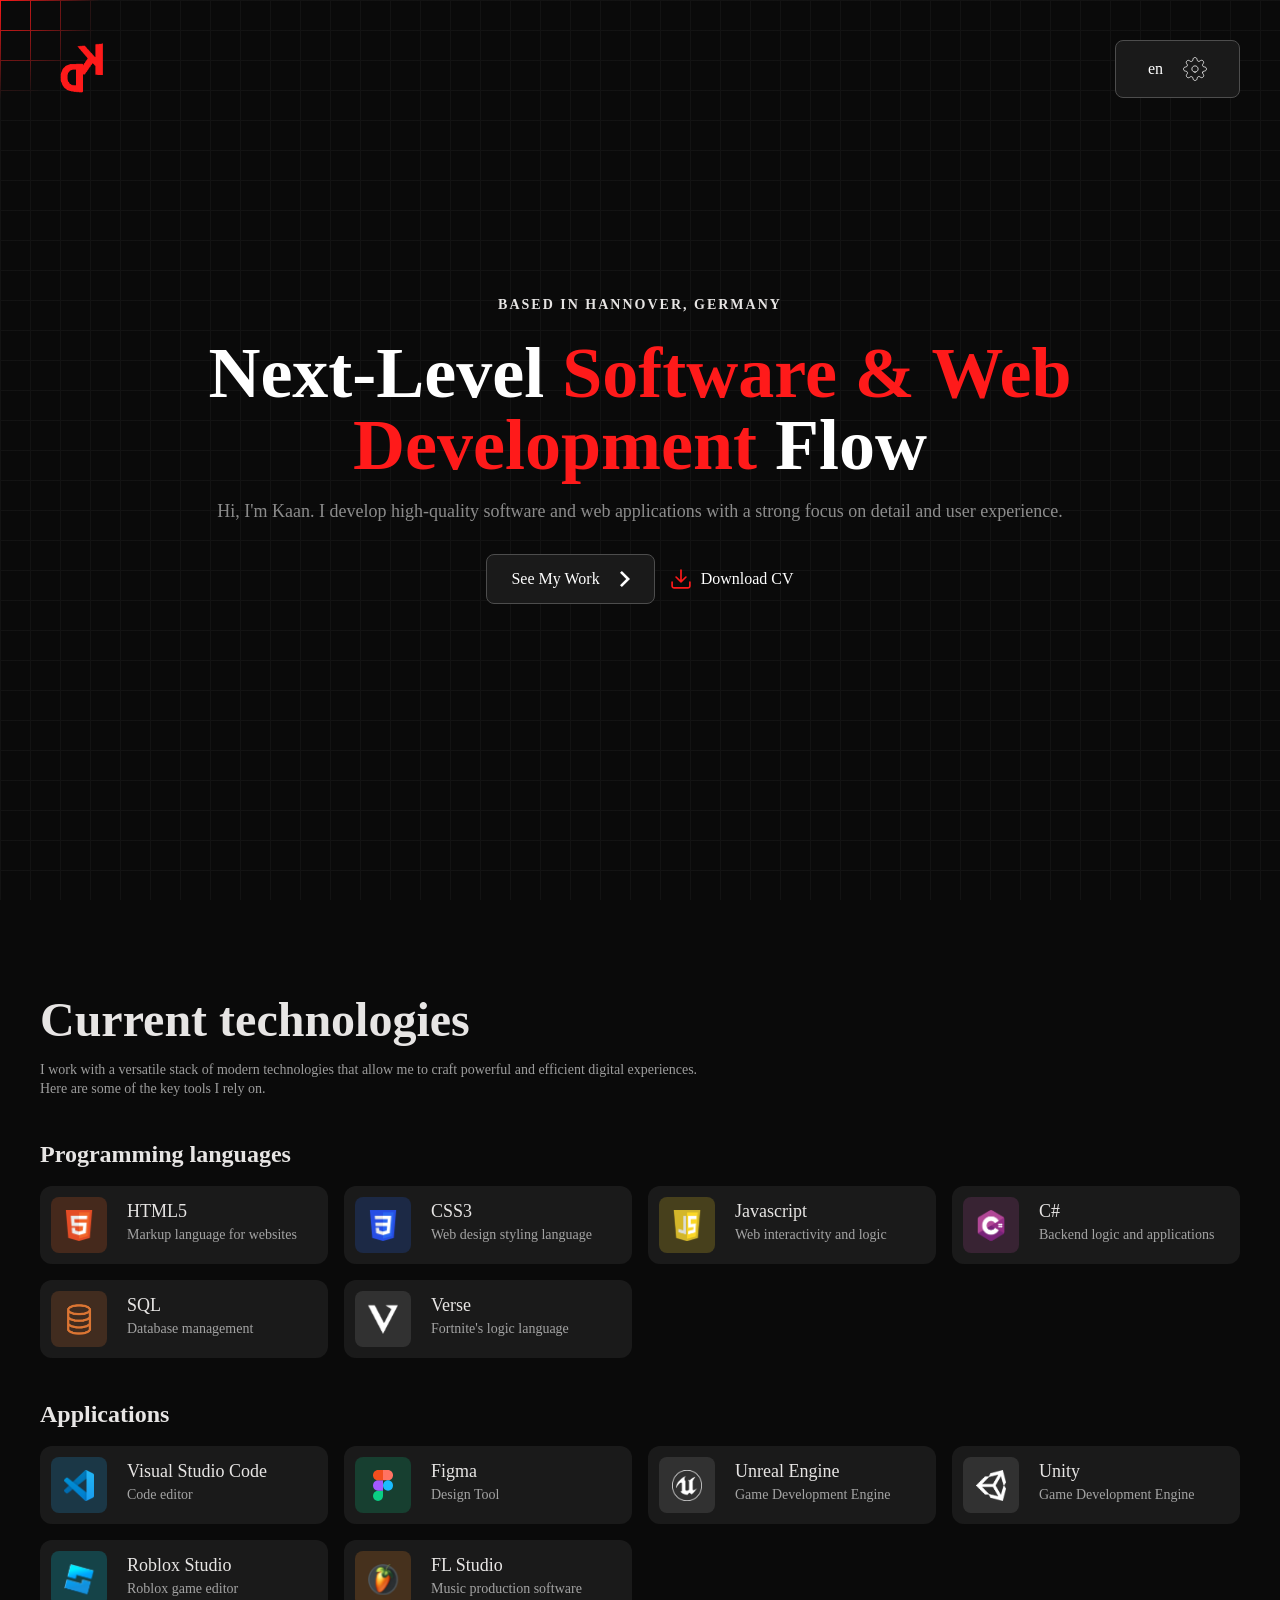
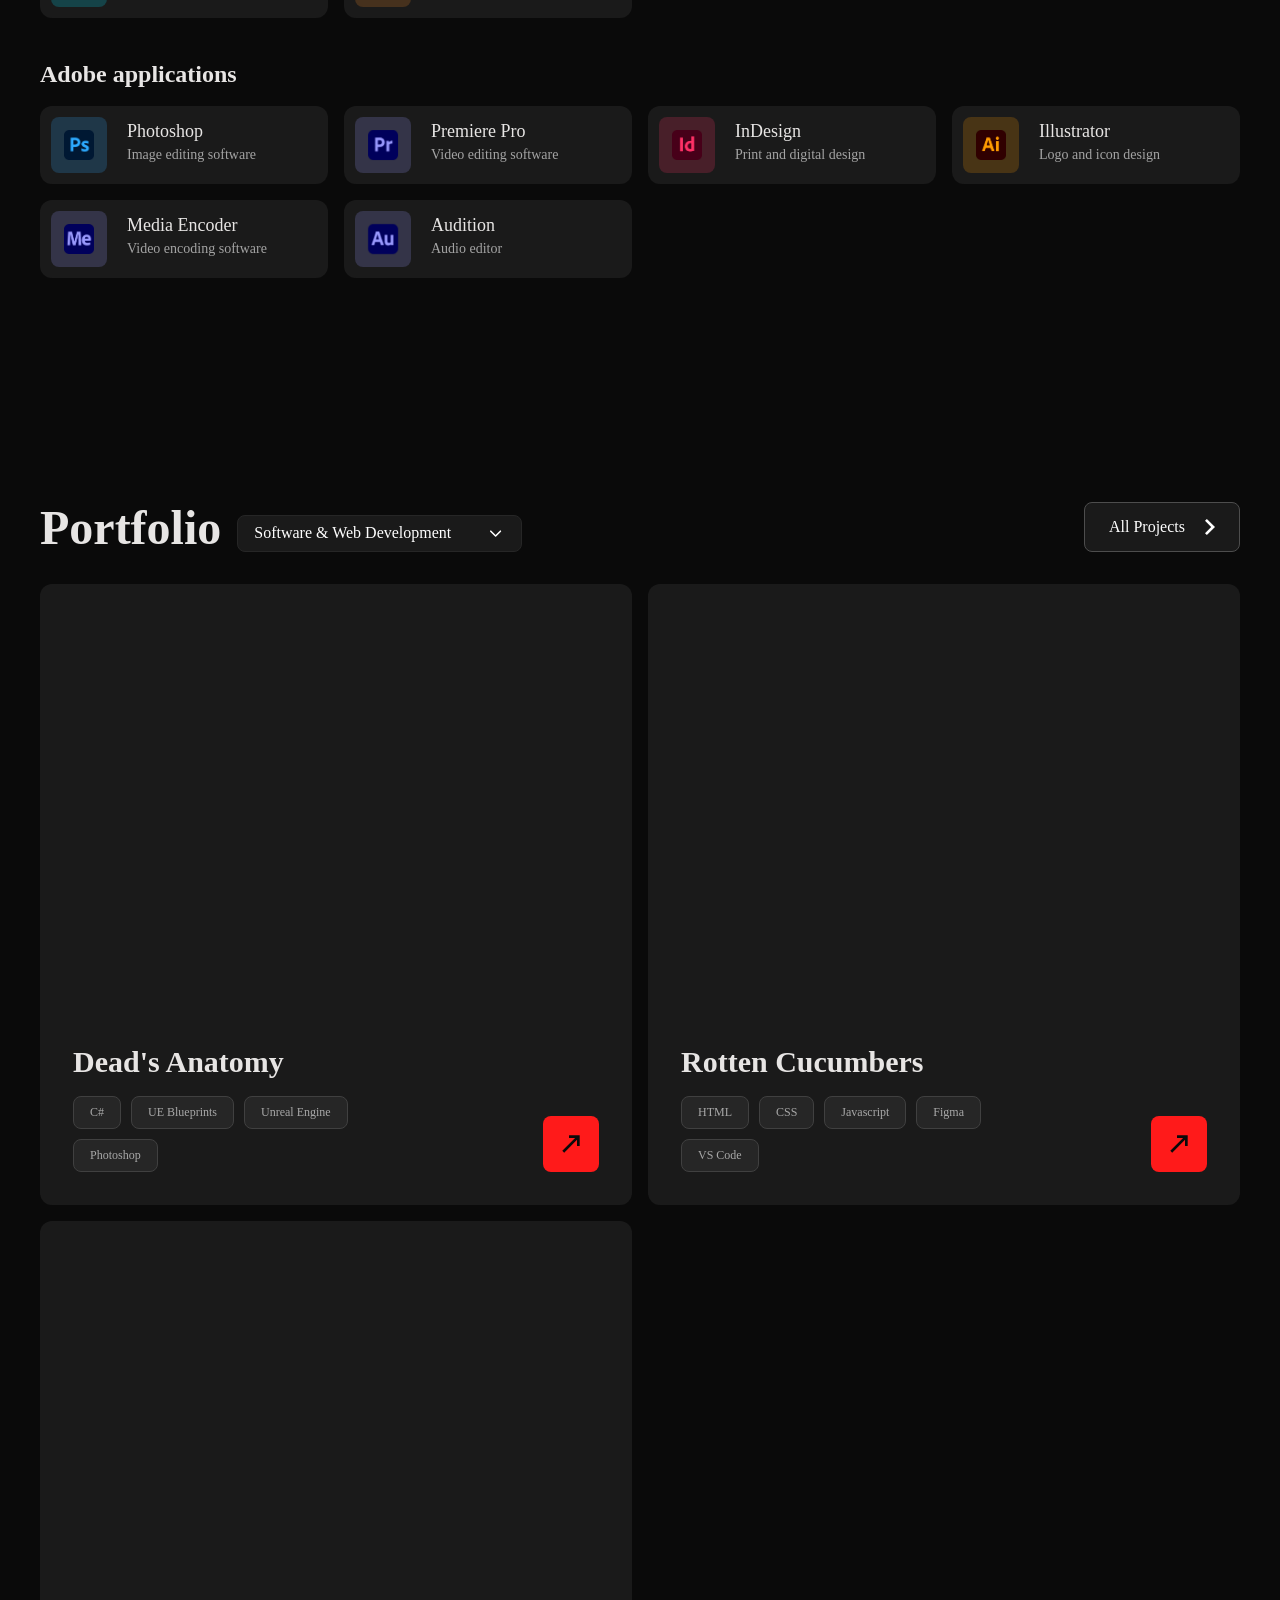
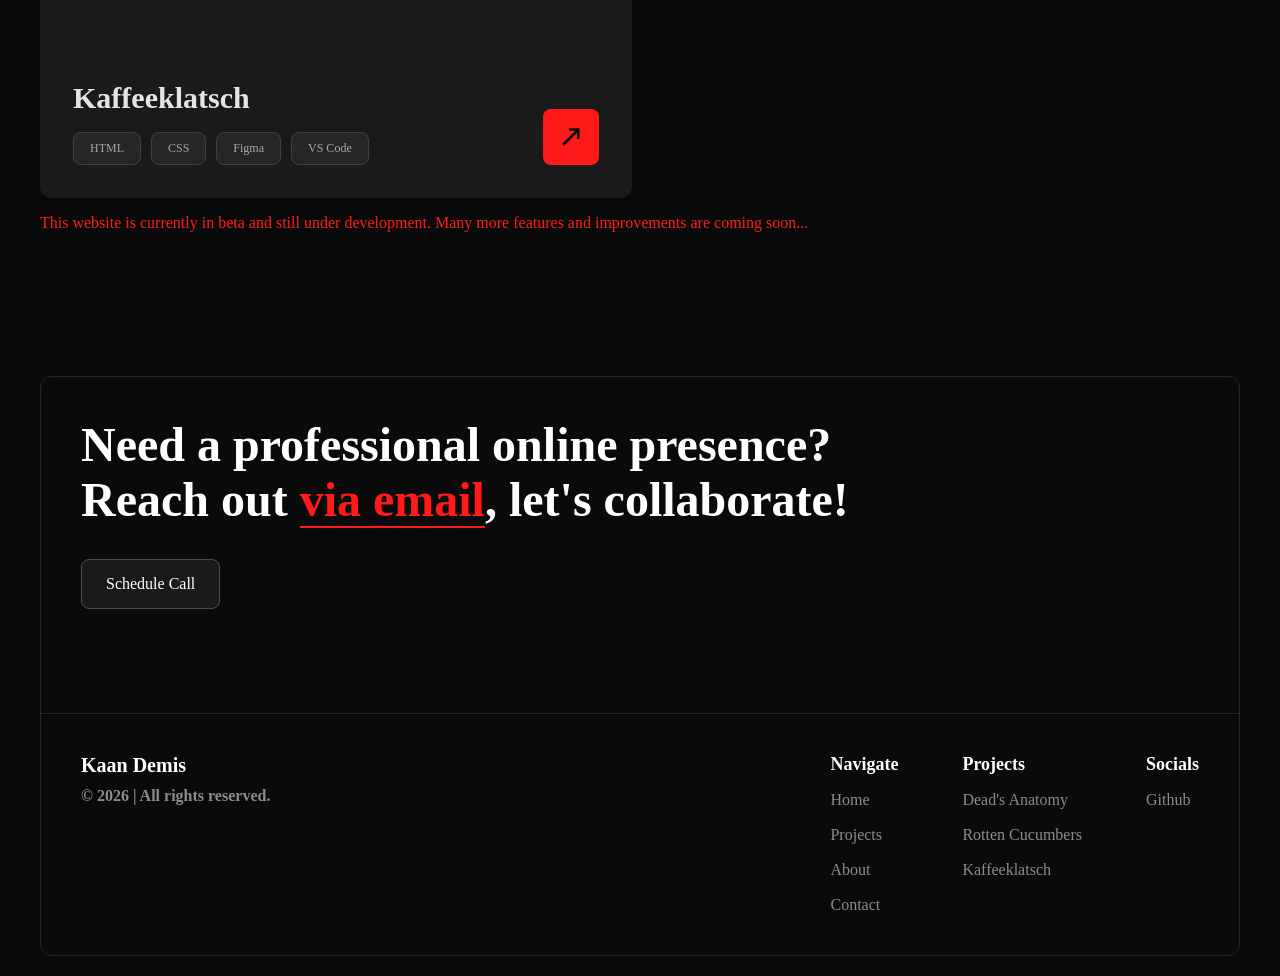
==== commit 59e625d1: "Added contact section" ====
--- a/index.html
+++ b/index.html
@@ -423,6 +423,39 @@
             </div>
             <p class="warning">This website is currently in beta and still under development. Many more features and improvements are coming soon...</p>
         </section>
+
+        <section class="contact-section">
+            <div class="contact-header">
+                <h1>Need a professional online presence?<br>Reach out <a href="mailto:kaan.demis.2007@gmail.com" class="mail-link">via email</a>, let's collaborate!</h1>
+                <a href="mailto:kaan.demis.2007@gmail.com" class="btn solo-btn">Schedule Call</a>
+            </div>
+
+            <div class="contact-footer">
+                <div class="name-container">
+                    <h2>Kaan Demis</h2>
+                    <p>© 2026 | All rights reserved.</p>
+                </div>
+                <div class="footer-list-container">
+                    <ul class="footer-list">
+                        <li>Navigate</li>
+                        <li><a href="#C1">Home</a></li>
+                        <li><a href="#C2">Projects</a></li>
+                        <li><a href="#C3">About</a></li>
+                        <li><a href="#C4">Contact</a></li>
+                    </ul>
+                    <ul class="footer-list">
+                        <li>Projects</li>
+                        <li><a href="Work/Deads-Anatomy.html">Dead's Anatomy</a></li>
+                        <li><a href="Work/Rotten-Cucumbers.html">Rotten Cucumbers</a></li>
+                        <li><a href="Work/Kaffeeklatsch.html">Kaffeeklatsch</a></li>
+                    </ul>
+                    <ul class="footer-list">
+                        <li>Socials</li>
+                        <li><a href="https://github.com/TheStreng" target="_blank">Github</a></li>
+                    </ul>
+                </div>
+            </div>
+        </section>
         
     </main>
 
--- a/style.css
+++ b/style.css
@@ -179,8 +179,9 @@
     position: absolute;
     width: 100%;
     height: 100%;
-    background-image: url(Images/Vignette.png);
-    object-fit: fill;
+    left: 0;
+    top: 0;
+    background: radial-gradient(ellipse at center, transparent 20%, var(--bg-color));
     z-index: -1;
 } */
 
@@ -725,6 +726,93 @@
     height: 24px;
 }
 
+/* -------------------- Contact -------------------- */
+
+.contact-section {
+    margin-bottom: 20px;
+    border: solid 1px var(--btn-bg-color-hover);
+    border-radius: 12px;
+}
+
+.contact-header,
+.contact-footer {
+    display: flex;
+    flex-direction: column;
+    align-items: flex-start;
+    padding: 40px;
+}
+
+.contact-header h1 {
+    margin: 0;
+    color: hsl(var(--primary-color));
+    font-size: 3rem;
+    font-weight: 650;
+}
+
+.contact-header .btn {
+    margin-top: 32px;
+}
+
+.mail-link {
+    color: var(--secondary-color);
+    border-bottom: solid 2px var(--secondary-color);
+
+    &:hover {
+        color: var(--secondary-color);
+        filter: brightness(0.8)
+    }
+}
+
+.contact-footer {
+    flex-direction: row;
+    justify-content: space-between;
+    
+    margin-top: 64px;
+    border-top: solid 1px var(--btn-bg-color-hover);
+}
+
+.name-container h2,
+.footer-list li {
+    margin: 0;
+    color: hsl(var(--primary-color));
+    font-size: 1.25rem;
+    font-weight: 600;
+}
+
+.name-container p,
+.footer-list li a {
+    margin: 10px 0 0 0;
+    color: var(--primary-color-2);
+    font-weight: 550;
+}
+
+.footer-list-container {
+    display: flex;
+    gap: 64px;
+}
+
+.footer-list {
+    display: flex;
+    flex-direction: column;
+    gap: 14px;
+    margin: 0;
+    padding: 0;
+    list-style: none;
+}
+
+.footer-list li {
+    font-size: 1.125rem;
+}
+
+.footer-list li a {
+    font-size: 1rem;
+    font-weight: 450;
+
+    &:hover {
+        color: hsl(var(--primary-color));
+    }
+}
+
 /* -------------------- Responsive design -------------------- */
 
 @media(max-width: 930px) {
@@ -781,6 +869,16 @@
 
     .left-container h2 {
         font-size: 1.875rem;
+    }
+
+    .contact-footer {
+        flex-direction: column;
+        gap: 40px;
+    }
+
+    .footer-list-container {
+        width: 100%;
+        justify-content: space-between;
     }
 }
 
@@ -854,4 +952,12 @@
         left: 16px;
     }
 
+    .footer-list li {
+        font-size: 1rem;
+    }
+
+    .footer-list li a {
+        font-size: 0.875rem;
+    }
+
 }
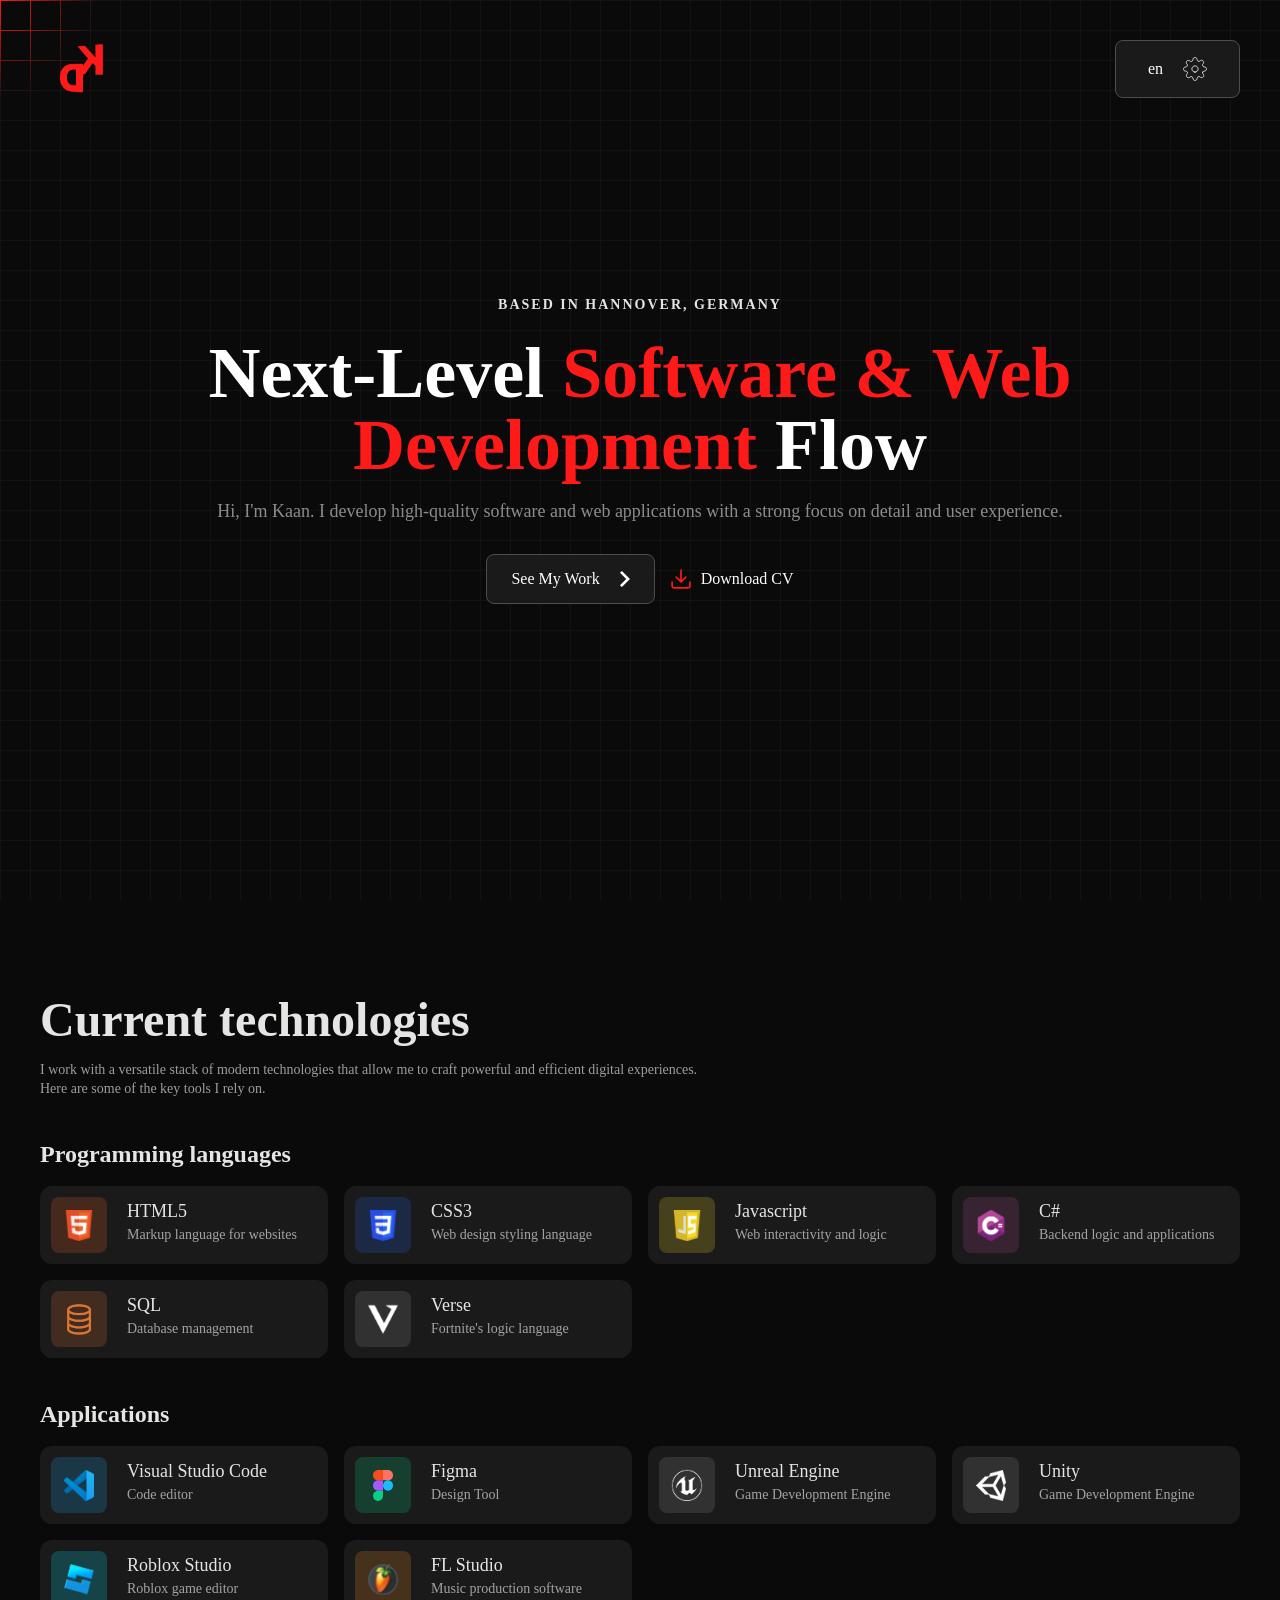
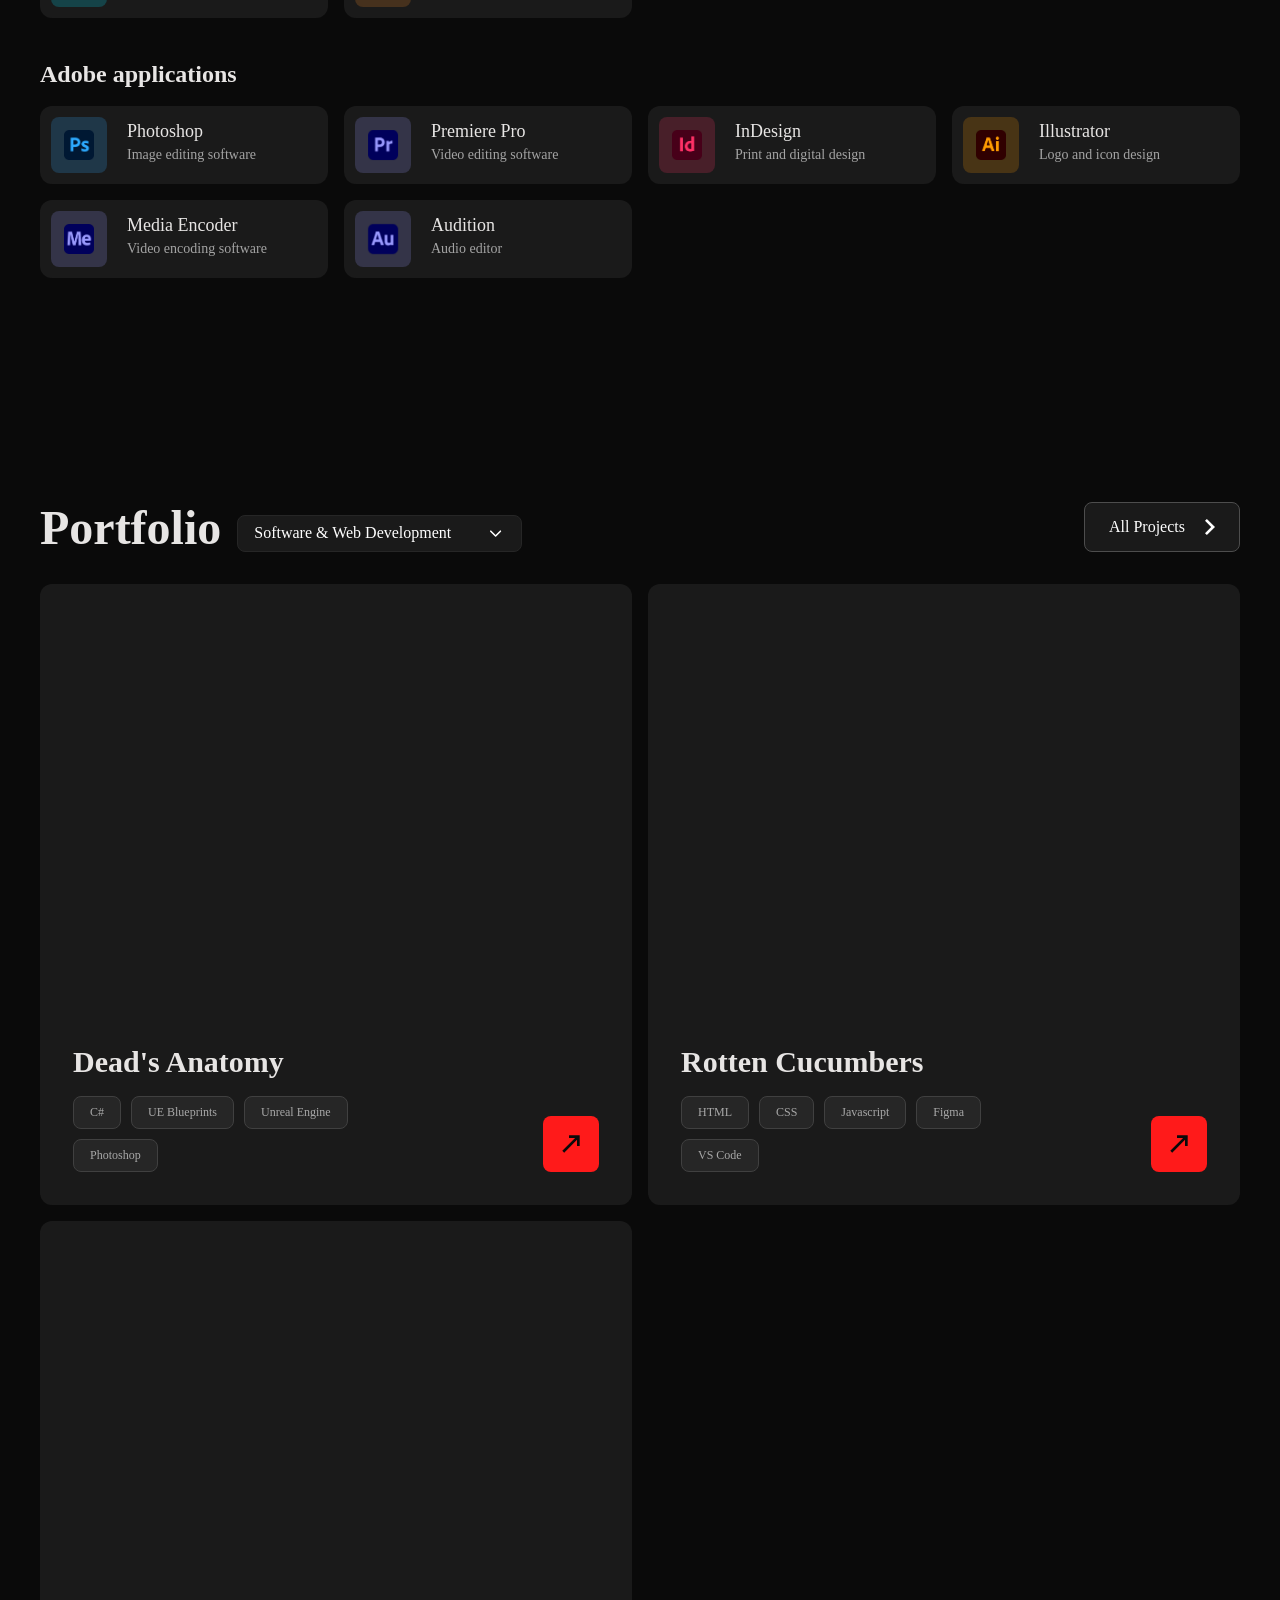
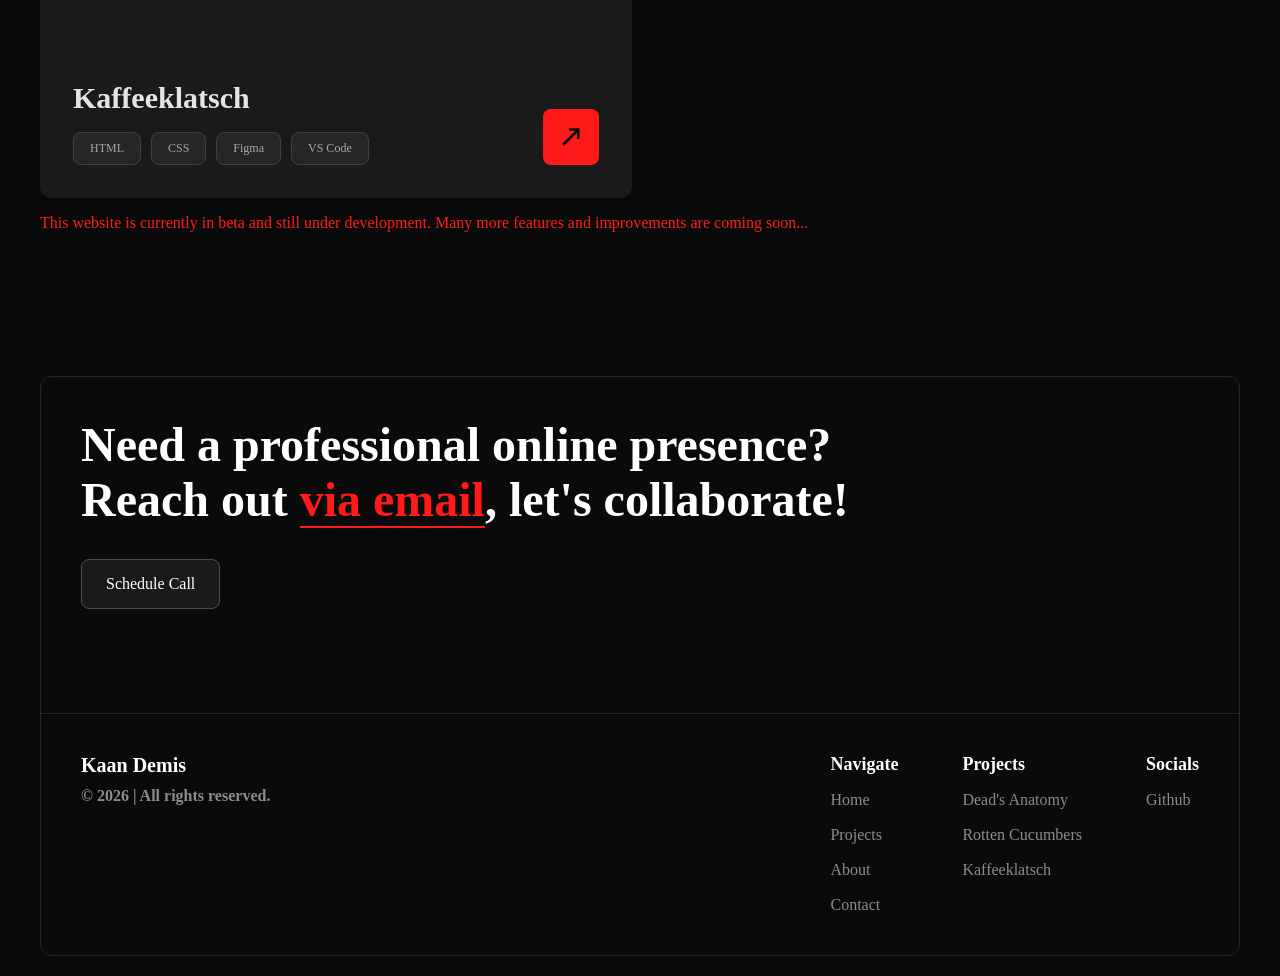
==== commit 0f1a6fba: "header contact button fix" ====
--- a/index.html
+++ b/index.html
@@ -424,7 +424,7 @@
             <p class="warning">This website is currently in beta and still under development. Many more features and improvements are coming soon...</p>
         </section>
 
-        <section class="contact-section">
+        <section class="contact-section" id="C4">
             <div class="contact-header">
                 <h1>Need a professional online presence?<br>Reach out <a href="mailto:kaan.demis.2007@gmail.com" class="mail-link">via email</a>, let's collaborate!</h1>
                 <a href="mailto:kaan.demis.2007@gmail.com" class="btn solo-btn">Schedule Call</a>
